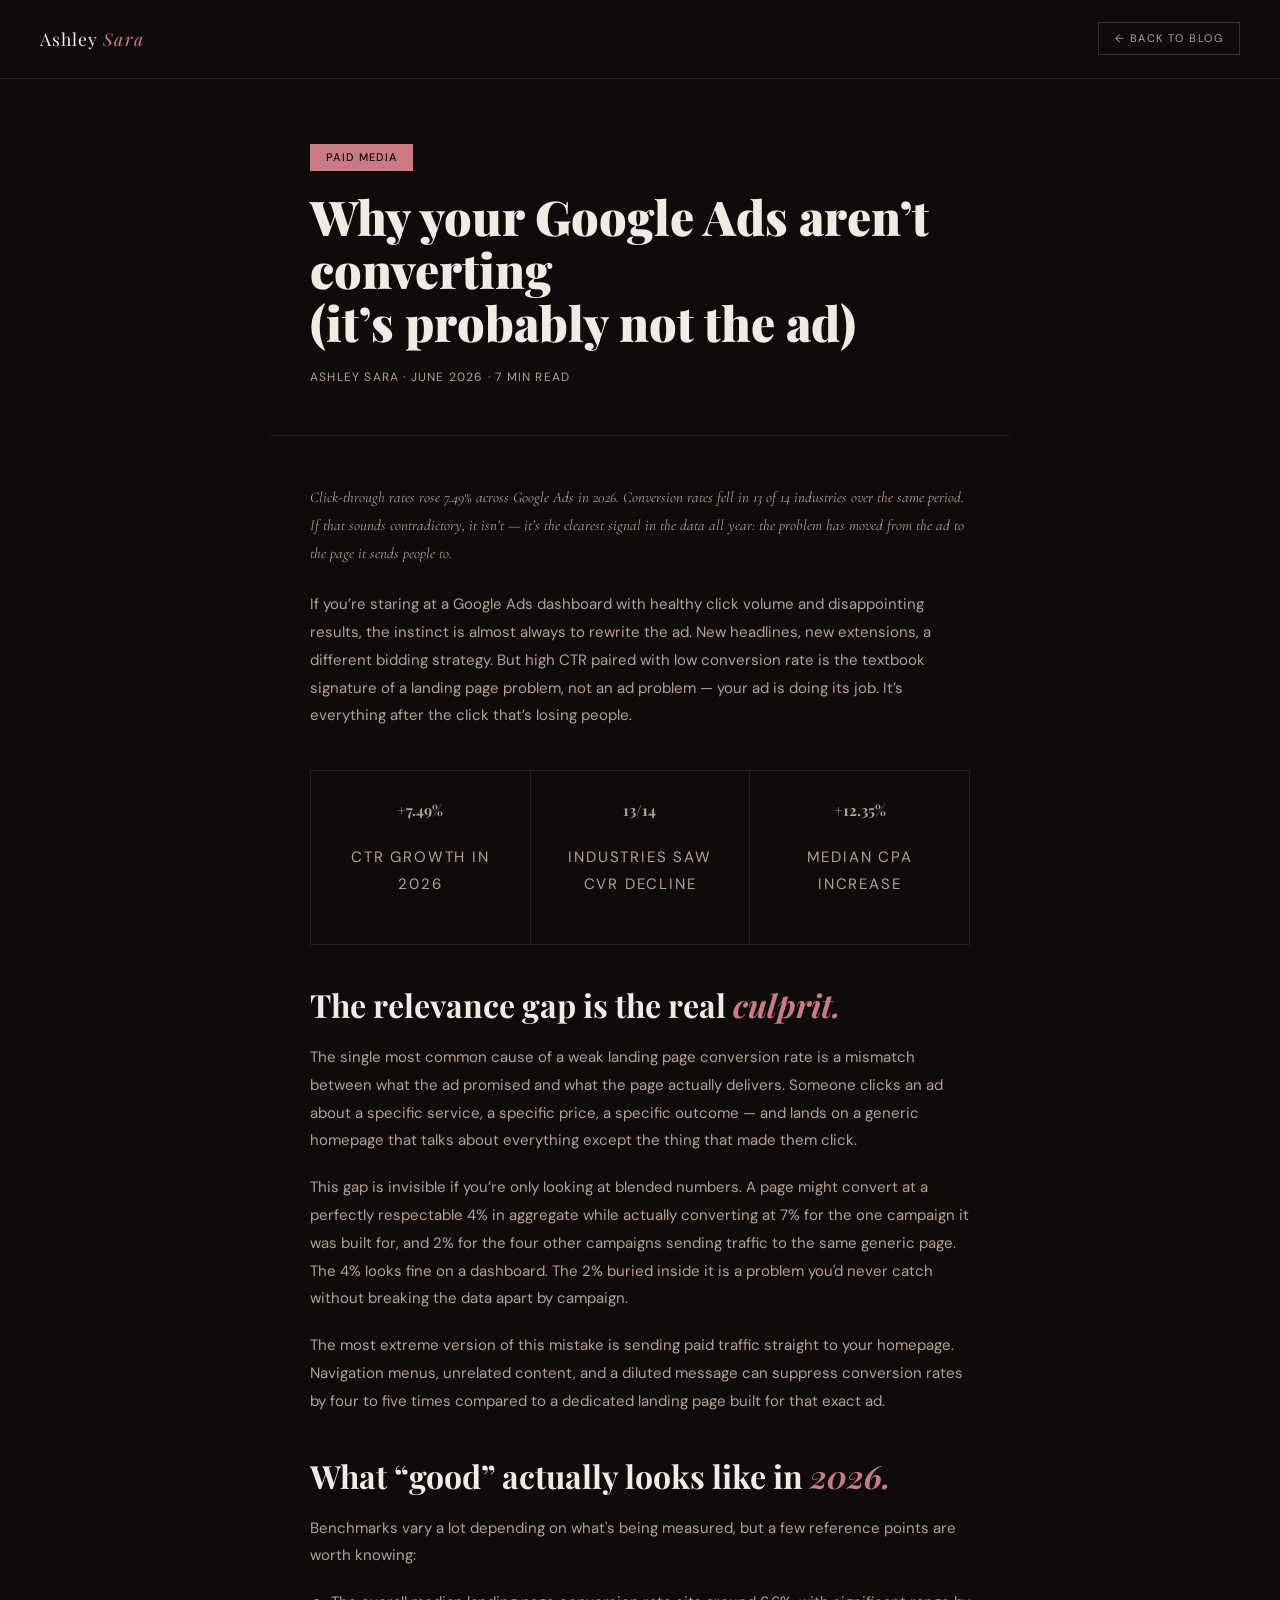
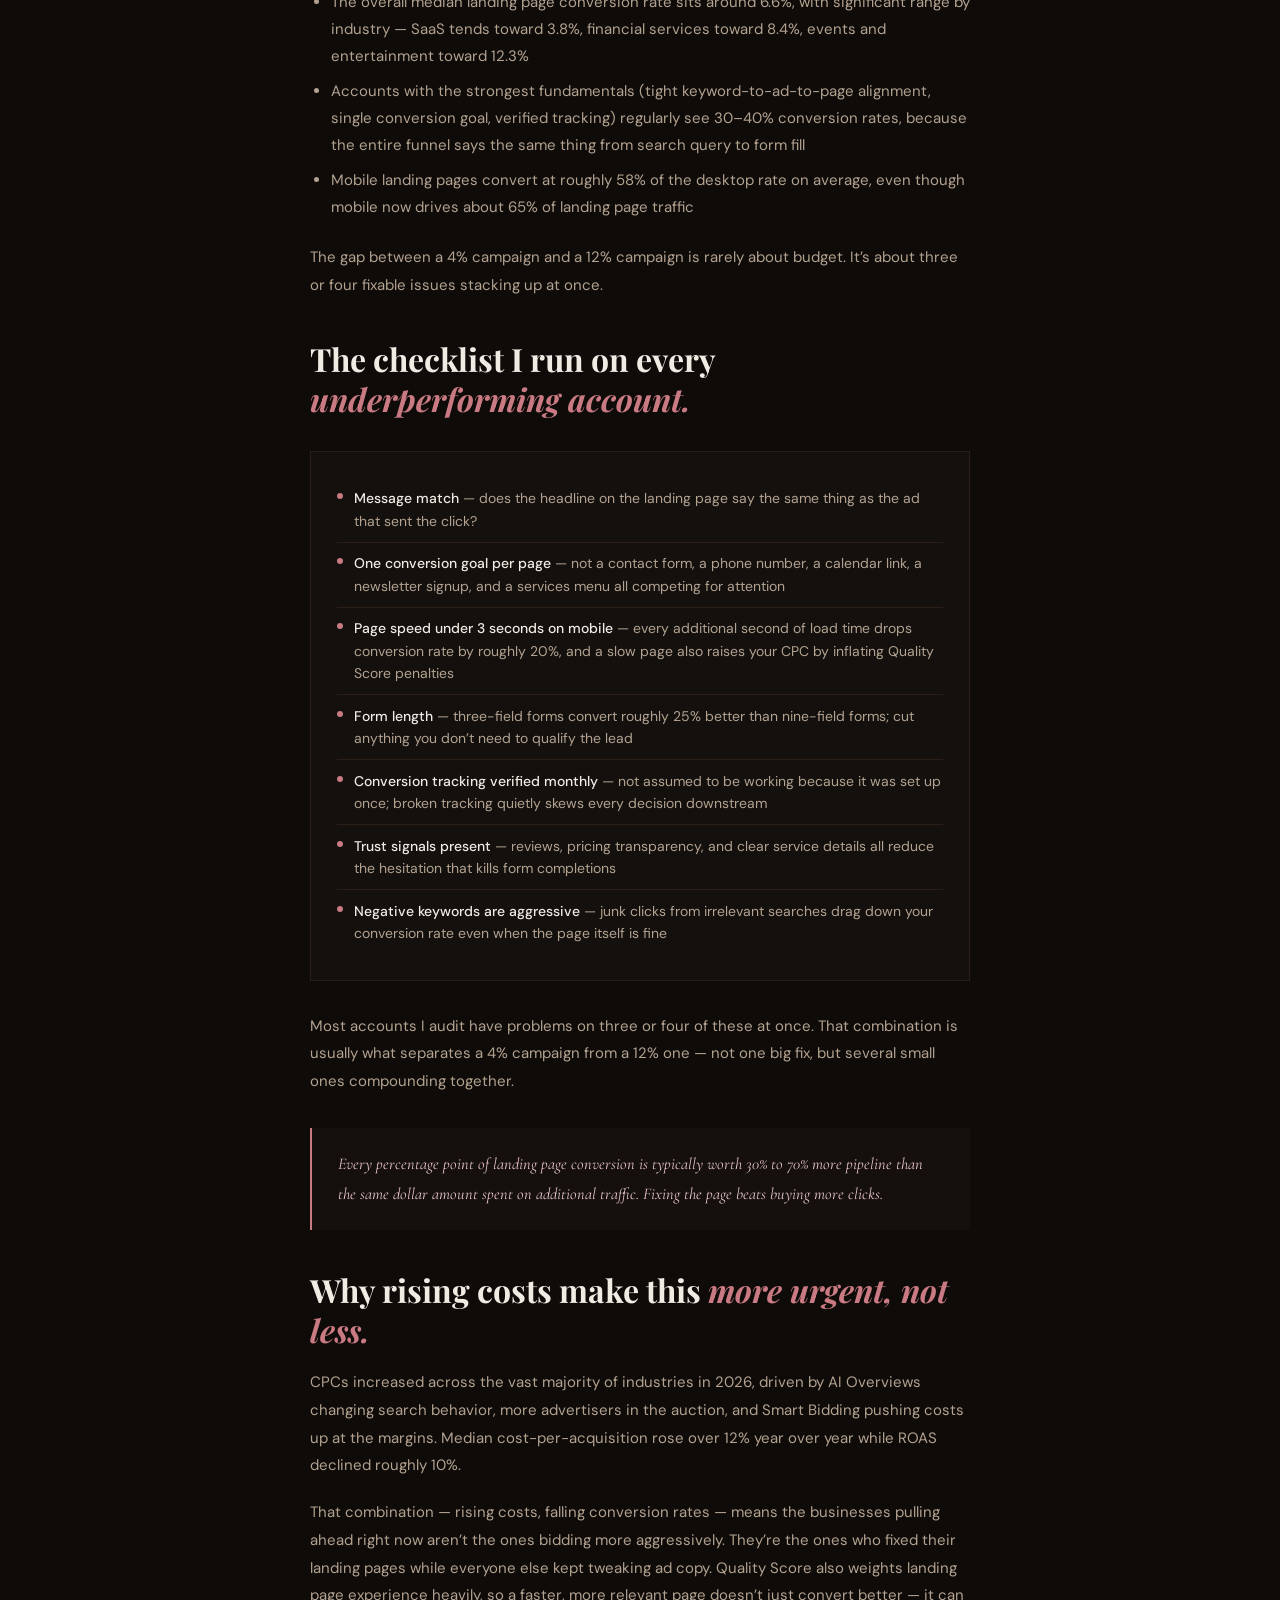
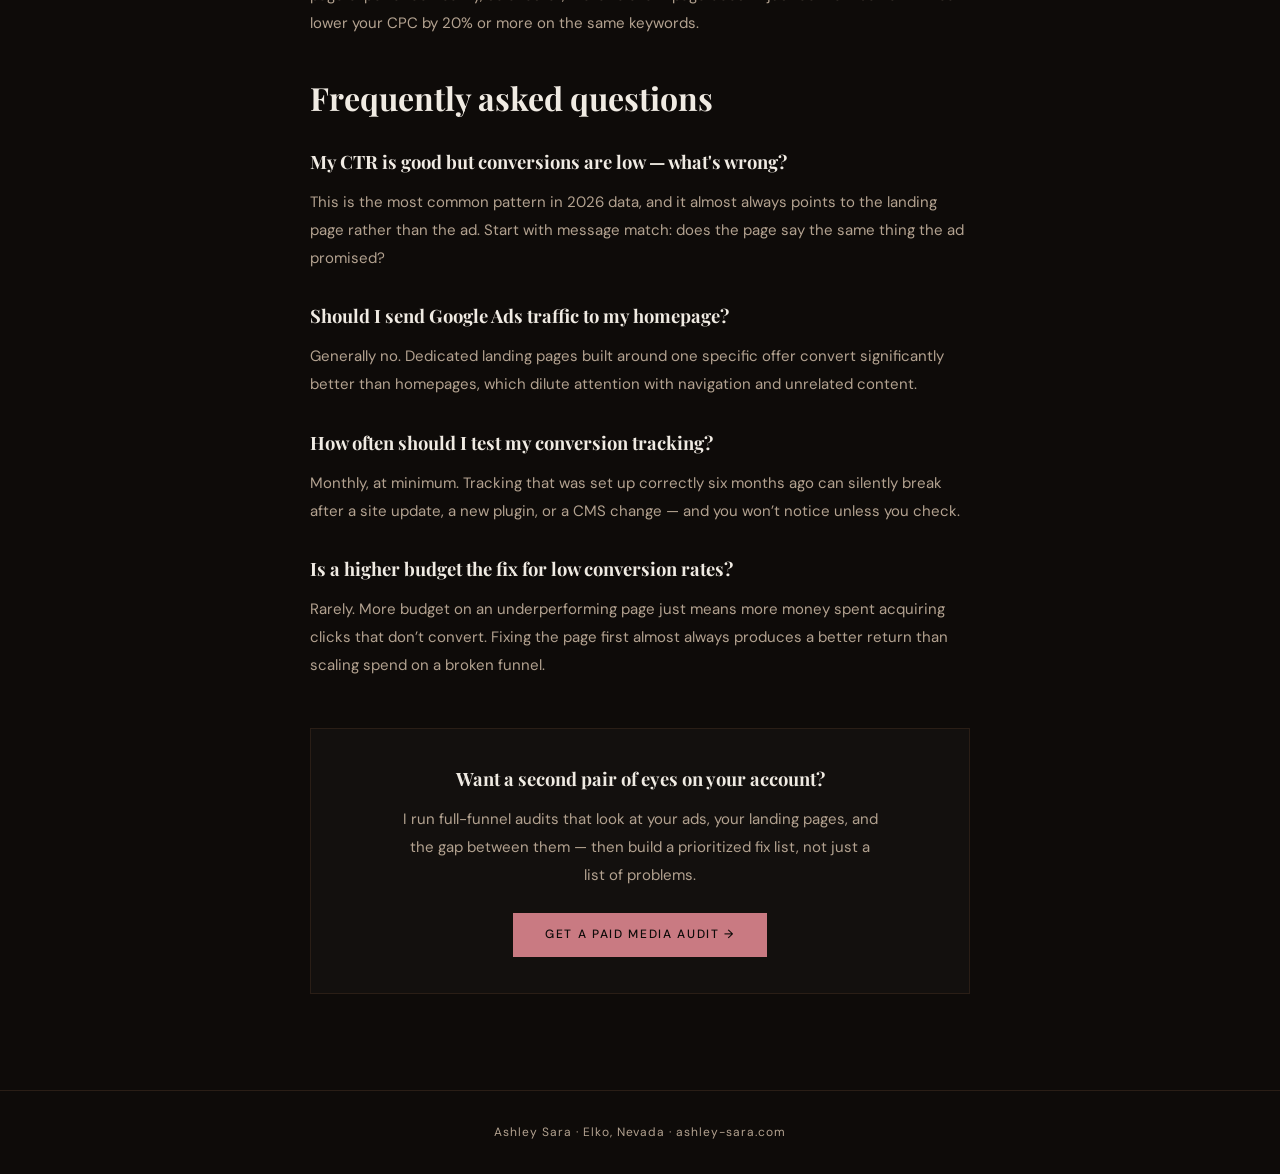
==== blog-google-ads-not-converting.html @ bdebb0bc "Add files via upload" ====
<!DOCTYPE html>
<html lang="en">
<head>
<meta charset="UTF-8"/>
<meta name="viewport" content="width=device-width, initial-scale=1.0"/>
<title>Why Your Google Ads Aren't Converting | Ashley Sara</title>
<meta name="description" content="Google Ads CTR is up but conversion rates are falling industry-wide in 2026. Here's why the real problem is your landing page, not your ad — with a practical audit checklist."/>
<meta name="robots" content="index, follow"/>
<link rel="canonical" href="https://ashley-sara.com/blog-google-ads-not-converting.html"/>
<meta property="og:title" content="Why Your Google Ads Aren't Converting (It's Probably Not the Ad)"/>
<meta property="og:description" content="Google Ads CTR is up but conversion rates are falling industry-wide in 2026. Here's why the real problem is your landing page."/>
<meta property="og:type" content="article"/>
<meta property="og:url" content="https://ashley-sara.com/blog-google-ads-not-converting.html"/>
<meta name="twitter:card" content="summary_large_image"/>
<meta name="twitter:title" content="Why Your Google Ads Aren't Converting"/>
<meta name="twitter:description" content="CTR is up, conversion rates are down. Here's why the problem moved from your ad to your landing page — with a practical checklist."/>

<script type="application/ld+json">
{
  "@context":"https://schema.org",
  "@type":"Article",
  "headline":"Why Your Google Ads Aren't Converting (It's Probably Not the Ad)",
  "description":"Google Ads CTR is up but conversion rates are falling industry-wide in 2026. Here's why the real problem is your landing page, not your ad.",
  "author":{"@type":"Person","name":"Ashley Sara","url":"https://ashley-sara.com"},
  "publisher":{"@type":"Organization","name":"Ashley Sara Marketing","url":"https://ashley-sara.com"},
  "mainEntityOfPage":"https://ashley-sara.com/blog-google-ads-not-converting.html",
  "datePublished":"2026-06-16"
}
</script>

<link rel="preconnect" href="https://fonts.googleapis.com"/>
<link rel="preconnect" href="https://fonts.gstatic.com" crossorigin/>
<link href="https://fonts.googleapis.com/css2?family=Playfair+Display:ital,wght@0,400;0,700;0,900;1,400;1,700&family=DM+Sans:wght@300;400;500&family=Cormorant+Garamond:ital,wght@0,300;0,400;1,300;1,400&display=swap" rel="stylesheet"/>
<style>
:root{
  --ink:#0e0b09;--parchment:#f0ebe3;--bourbon:#3d1f0d;
  --rose:#c97a82;--dusty:#e8c4c8;--gold:#b8924a;--muted:#b3a290;
  --serif:'Playfair Display',Georgia,serif;
  --italic:'Cormorant Garamond',Georgia,serif;
  --sans:'DM Sans',sans-serif;
}
*,*::before,*::after{box-sizing:border-box;margin:0;padding:0}
body{font-family:var(--sans);background:var(--ink);color:var(--parchment);line-height:1.6;overflow-x:hidden}
a{color:var(--rose);text-decoration:none}
a:hover{opacity:.8}
nav{display:flex;align-items:center;justify-content:space-between;padding:1.4rem 2.5rem;border-bottom:1px solid #2a1e16;position:sticky;top:0;background:var(--ink);z-index:100}
.logo{font-family:var(--serif);font-size:1.1rem;letter-spacing:.06em;color:var(--parchment)}
.logo em{color:var(--rose);font-style:italic}
.back-link{font-size:11px;letter-spacing:.13em;text-transform:uppercase;color:var(--muted);border:1px solid #3d2e22;padding:.42rem 1rem;transition:border-color .2s}
.back-link:hover{border-color:var(--rose);color:var(--rose);opacity:1}
.post-hero{padding:4rem 2.5rem 3rem;max-width:740px;margin:0 auto;border-bottom:1px solid #2a1e16}
.post-cat{background:var(--rose);color:var(--ink);font-size:11px;letter-spacing:.12em;text-transform:uppercase;padding:.3rem 1rem;font-weight:500;display:inline-block;margin-bottom:1.2rem}
.post-title{font-family:var(--serif);font-size:clamp(2rem,4.5vw,3rem);font-weight:900;line-height:1.1;color:var(--parchment);margin-bottom:1.2rem}
.post-meta{font-size:12px;letter-spacing:.1em;text-transform:uppercase;color:var(--muted)}
.post-body{max-width:740px;margin:0 auto;padding:3rem 2.5rem 6rem}
.post-body h2{font-family:var(--serif);font-size:clamp(1.5rem,3vw,2rem);font-weight:700;color:var(--parchment);margin:2.5rem 0 1.2rem;line-height:1.25}
.post-body h2 em{color:var(--rose);font-style:italic}
.post-body h3{font-family:var(--serif);font-size:1.15rem;font-weight:700;color:var(--parchment);margin:1.8rem 0 .8rem}
.post-body p{font-size:15px;color:var(--muted);line-height:1.85;margin-bottom:1.2rem}
.post-body strong{color:var(--parchment);font-weight:500}
.post-body ul,.post-body ol{margin:0 0 1.4rem 1.3rem;color:var(--muted)}
.post-body li{font-size:15px;line-height:1.8;margin-bottom:.5rem}
.post-body a{border-bottom:1px solid rgba(201,122,130,.3)}
.lede{font-family:var(--italic);font-style:italic;font-size:1.15rem;color:var(--dusty);line-height:1.75;margin-bottom:1.5rem!important}
.stat-callout{display:grid;grid-template-columns:repeat(3,1fr);gap:1px;background:#2a1e16;border:1px solid #2a1e16;margin:2.5rem 0}
.stat-box{background:var(--ink);padding:1.6rem 1.2rem;text-align:center}
.stat-box-n{font-family:var(--serif);font-size:1.8rem;font-weight:700;color:var(--gold);line-height:1;margin-bottom:.3rem}
.stat-box-l{font-size:10px;letter-spacing:.12em;text-transform:uppercase;color:var(--muted)}
.callout-box{border-left:2px solid var(--rose);padding:1.3rem 1.6rem;margin:2rem 0;background:rgba(201,122,130,.04)}
.callout-box p{margin-bottom:0;font-family:var(--italic);font-style:italic;color:var(--dusty);font-size:1.02rem}
.checklist{border:1px solid #2a1e16;padding:1.6rem;background:rgba(255,255,255,.02);margin:2rem 0}
.checklist-item{display:flex;gap:.7rem;align-items:flex-start;padding:.6rem 0;border-bottom:1px solid #2a1e16;font-size:14px;color:var(--muted)}
.checklist-item:last-child{border-bottom:none}
.check-dot{width:6px;height:6px;border-radius:50%;background:var(--rose);margin-top:6px;flex-shrink:0}
.cta-box{border:1px solid #2a1e16;padding:2.2rem;background:rgba(255,255,255,.02);text-align:center;margin-top:3rem}
.cta-box h3{margin-top:0}
.cta-box p{max-width:480px;margin:0 auto 1.5rem}
.btn-fill{background:var(--rose);color:var(--ink);border:none;padding:.75rem 2rem;font-family:var(--sans);font-size:12px;letter-spacing:.14em;text-transform:uppercase;cursor:pointer;font-weight:500;text-decoration:none;display:inline-block;transition:opacity .2s}
.btn-fill:hover{opacity:.85;color:var(--ink)}
footer{border-top:1px solid #2a1e16;padding:2rem 2.5rem;text-align:center;font-size:12px;color:var(--muted);letter-spacing:.08em}
@media(max-width:700px){
  .post-hero{padding:3rem 1.5rem 2.5rem}
  .post-body{padding:2.5rem 1.5rem 4rem}
  .stat-callout{grid-template-columns:1fr}
  nav{padding:1rem 1.5rem}
}
</style>
</head>
<body>

<nav>
  <a href="https://ashley-sara.com" class="logo">Ashley <em>Sara</em></a>
  <a href="https://ashley-sara.com/#blog" class="back-link">← Back to Blog</a>
</nav>

<div class="post-hero">
  <span class="post-cat">Paid Media</span>
  <h1 class="post-title">Why your Google Ads aren&rsquo;t converting<br>(it&rsquo;s probably not the ad)</h1>
  <p class="post-meta">Ashley Sara &middot; June 2026 &middot; 7 min read</p>
</div>

<article class="post-body">

<p class="lede">Click-through rates rose 7.49% across Google Ads in 2026. Conversion rates fell in 13 of 14 industries over the same period. If that sounds contradictory, it isn&rsquo;t &mdash; it&rsquo;s the clearest signal in the data all year: the problem has moved from the ad to the page it sends people to.</p>

<p>If you&rsquo;re staring at a Google Ads dashboard with healthy click volume and disappointing results, the instinct is almost always to rewrite the ad. New headlines, new extensions, a different bidding strategy. But high CTR paired with low conversion rate is the textbook signature of a landing page problem, not an ad problem &mdash; your ad is doing its job. It&rsquo;s everything after the click that&rsquo;s losing people.</p>

<div class="stat-callout">
  <div class="stat-box"><p class="stat-box-n">+7.49%</p><p class="stat-box-l">CTR growth in 2026</p></div>
  <div class="stat-box"><p class="stat-box-n">13/14</p><p class="stat-box-l">Industries saw CVR decline</p></div>
  <div class="stat-box"><p class="stat-box-n">+12.35%</p><p class="stat-box-l">Median CPA increase</p></div>
</div>

<h2>The relevance gap is the real <em>culprit.</em></h2>
<p>The single most common cause of a weak landing page conversion rate is a mismatch between what the ad promised and what the page actually delivers. Someone clicks an ad about a specific service, a specific price, a specific outcome &mdash; and lands on a generic homepage that talks about everything except the thing that made them click.</p>
<p>This gap is invisible if you&rsquo;re only looking at blended numbers. A page might convert at a perfectly respectable 4% in aggregate while actually converting at 7% for the one campaign it was built for, and 2% for the four other campaigns sending traffic to the same generic page. The 4% looks fine on a dashboard. The 2% buried inside it is a problem you'd never catch without breaking the data apart by campaign.</p>
<p>The most extreme version of this mistake is sending paid traffic straight to your homepage. Navigation menus, unrelated content, and a diluted message can suppress conversion rates by four to five times compared to a dedicated landing page built for that exact ad.</p>

<h2>What &ldquo;good&rdquo; actually looks like in <em>2026.</em></h2>
<p>Benchmarks vary a lot depending on what's being measured, but a few reference points are worth knowing:</p>
<ul>
  <li>The overall median landing page conversion rate sits around 6.6%, with significant range by industry &mdash; SaaS tends toward 3.8%, financial services toward 8.4%, events and entertainment toward 12.3%</li>
  <li>Accounts with the strongest fundamentals (tight keyword-to-ad-to-page alignment, single conversion goal, verified tracking) regularly see 30&ndash;40% conversion rates, because the entire funnel says the same thing from search query to form fill</li>
  <li>Mobile landing pages convert at roughly 58% of the desktop rate on average, even though mobile now drives about 65% of landing page traffic</li>
</ul>
<p>The gap between a 4% campaign and a 12% campaign is rarely about budget. It&rsquo;s about three or four fixable issues stacking up at once.</p>

<h2>The checklist I run on every <em>underperforming account.</em></h2>
<div class="checklist">
  <div class="checklist-item"><span class="check-dot"></span><span><strong style="color:var(--parchment)">Message match</strong> &mdash; does the headline on the landing page say the same thing as the ad that sent the click?</span></div>
  <div class="checklist-item"><span class="check-dot"></span><span><strong style="color:var(--parchment)">One conversion goal per page</strong> &mdash; not a contact form, a phone number, a calendar link, a newsletter signup, and a services menu all competing for attention</span></div>
  <div class="checklist-item"><span class="check-dot"></span><span><strong style="color:var(--parchment)">Page speed under 3 seconds on mobile</strong> &mdash; every additional second of load time drops conversion rate by roughly 20%, and a slow page also raises your CPC by inflating Quality Score penalties</span></div>
  <div class="checklist-item"><span class="check-dot"></span><span><strong style="color:var(--parchment)">Form length</strong> &mdash; three-field forms convert roughly 25% better than nine-field forms; cut anything you don&rsquo;t need to qualify the lead</span></div>
  <div class="checklist-item"><span class="check-dot"></span><span><strong style="color:var(--parchment)">Conversion tracking verified monthly</strong> &mdash; not assumed to be working because it was set up once; broken tracking quietly skews every decision downstream</span></div>
  <div class="checklist-item"><span class="check-dot"></span><span><strong style="color:var(--parchment)">Trust signals present</strong> &mdash; reviews, pricing transparency, and clear service details all reduce the hesitation that kills form completions</span></div>
  <div class="checklist-item"><span class="check-dot"></span><span><strong style="color:var(--parchment)">Negative keywords are aggressive</strong> &mdash; junk clicks from irrelevant searches drag down your conversion rate even when the page itself is fine</span></div>
</div>

<p>Most accounts I audit have problems on three or four of these at once. That combination is usually what separates a 4% campaign from a 12% one &mdash; not one big fix, but several small ones compounding together.</p>

<div class="callout-box">
  <p>Every percentage point of landing page conversion is typically worth 30% to 70% more pipeline than the same dollar amount spent on additional traffic. Fixing the page beats buying more clicks.</p>
</div>

<h2>Why rising costs make this <em>more urgent, not less.</em></h2>
<p>CPCs increased across the vast majority of industries in 2026, driven by AI Overviews changing search behavior, more advertisers in the auction, and Smart Bidding pushing costs up at the margins. Median cost-per-acquisition rose over 12% year over year while ROAS declined roughly 10%.</p>
<p>That combination &mdash; rising costs, falling conversion rates &mdash; means the businesses pulling ahead right now aren&rsquo;t the ones bidding more aggressively. They&rsquo;re the ones who fixed their landing pages while everyone else kept tweaking ad copy. Quality Score also weights landing page experience heavily, so a faster, more relevant page doesn&rsquo;t just convert better &mdash; it can lower your CPC by 20% or more on the same keywords.</p>

<h2>Frequently asked questions</h2>
<h3>My CTR is good but conversions are low &mdash; what's wrong?</h3>
<p>This is the most common pattern in 2026 data, and it almost always points to the landing page rather than the ad. Start with message match: does the page say the same thing the ad promised?</p>
<h3>Should I send Google Ads traffic to my homepage?</h3>
<p>Generally no. Dedicated landing pages built around one specific offer convert significantly better than homepages, which dilute attention with navigation and unrelated content.</p>
<h3>How often should I test my conversion tracking?</h3>
<p>Monthly, at minimum. Tracking that was set up correctly six months ago can silently break after a site update, a new plugin, or a CMS change &mdash; and you won&rsquo;t notice unless you check.</p>
<h3>Is a higher budget the fix for low conversion rates?</h3>
<p>Rarely. More budget on an underperforming page just means more money spent acquiring clicks that don&rsquo;t convert. Fixing the page first almost always produces a better return than scaling spend on a broken funnel.</p>

<div class="cta-box">
  <h3>Want a second pair of eyes on your account?</h3>
  <p>I run full-funnel audits that look at your ads, your landing pages, and the gap between them &mdash; then build a prioritized fix list, not just a list of problems.</p>
  <a href="https://ashley-sara.com/#contact" class="btn-fill">Get a Paid Media Audit →</a>
</div>

</article>

<footer>
  Ashley Sara &middot; Elko, Nevada &middot; <a href="https://ashley-sara.com" style="color:var(--muted)">ashley-sara.com</a>
</footer>

</body>
</html>
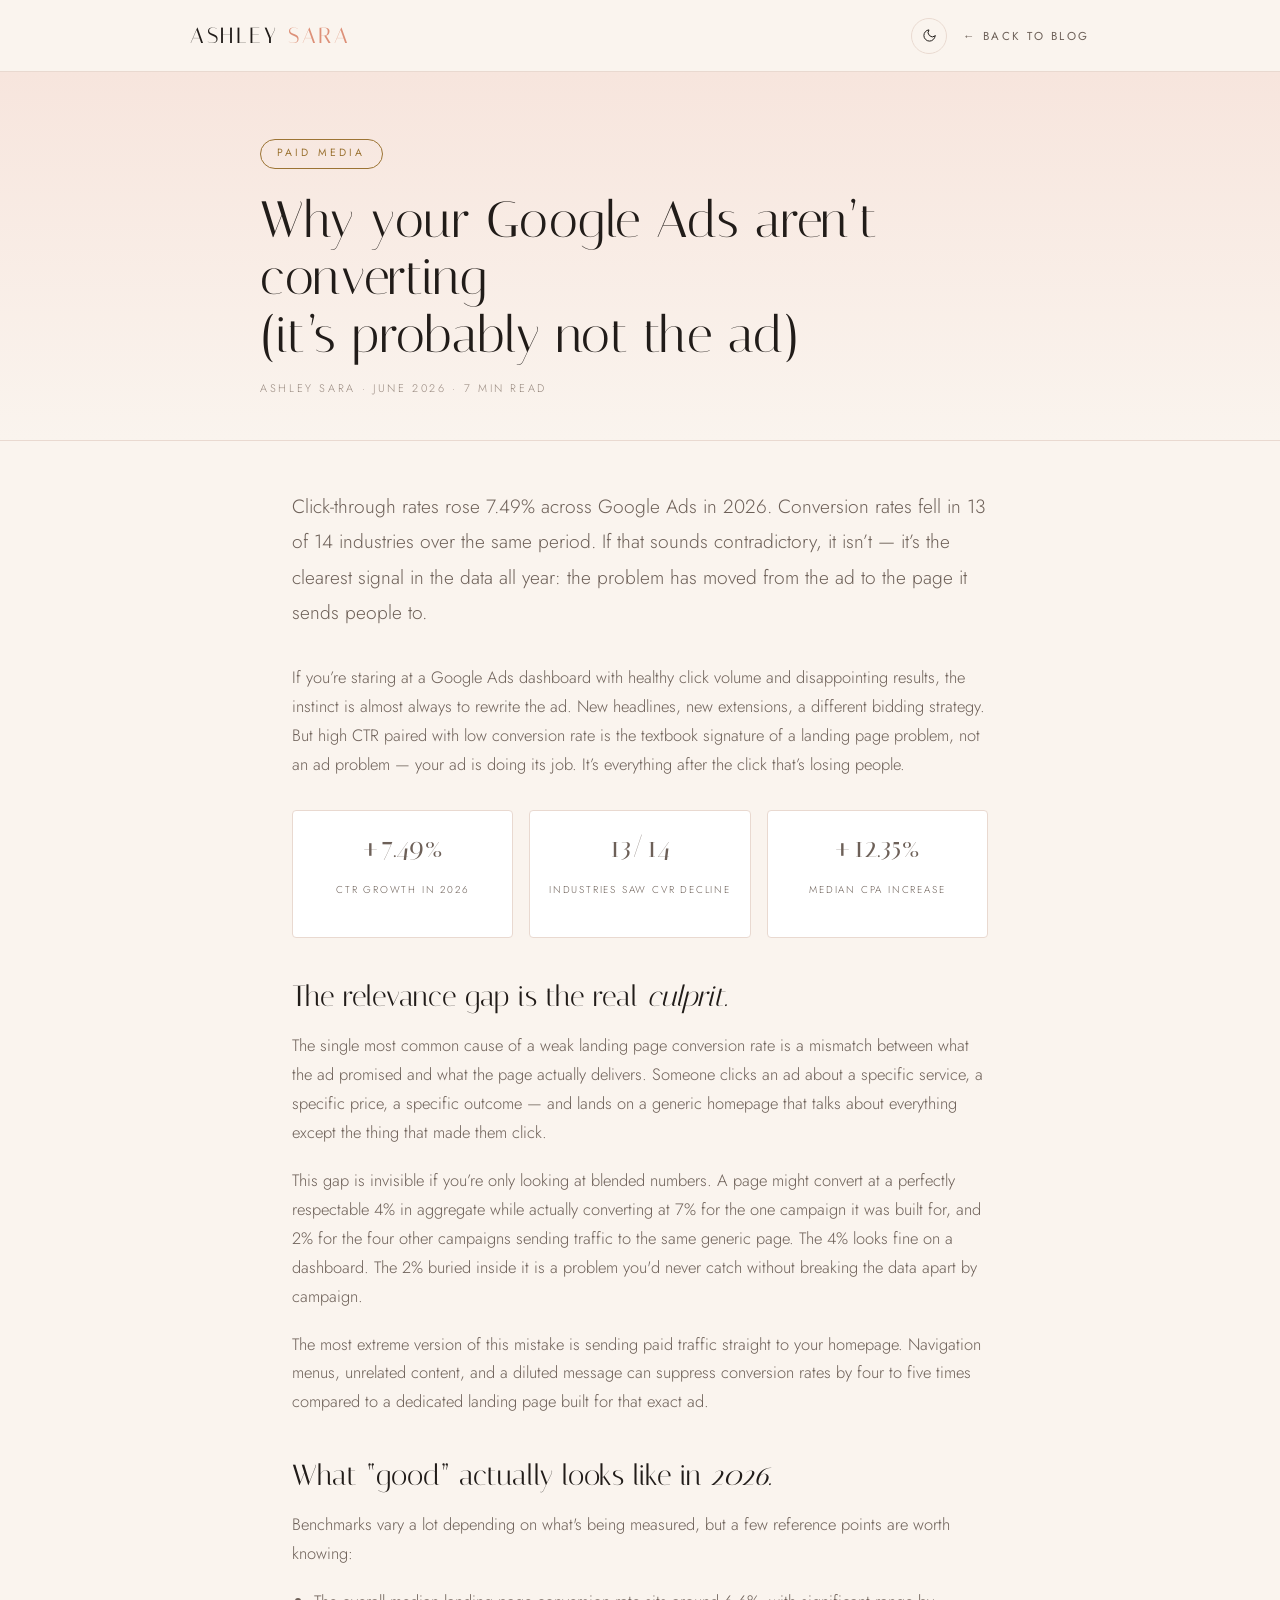
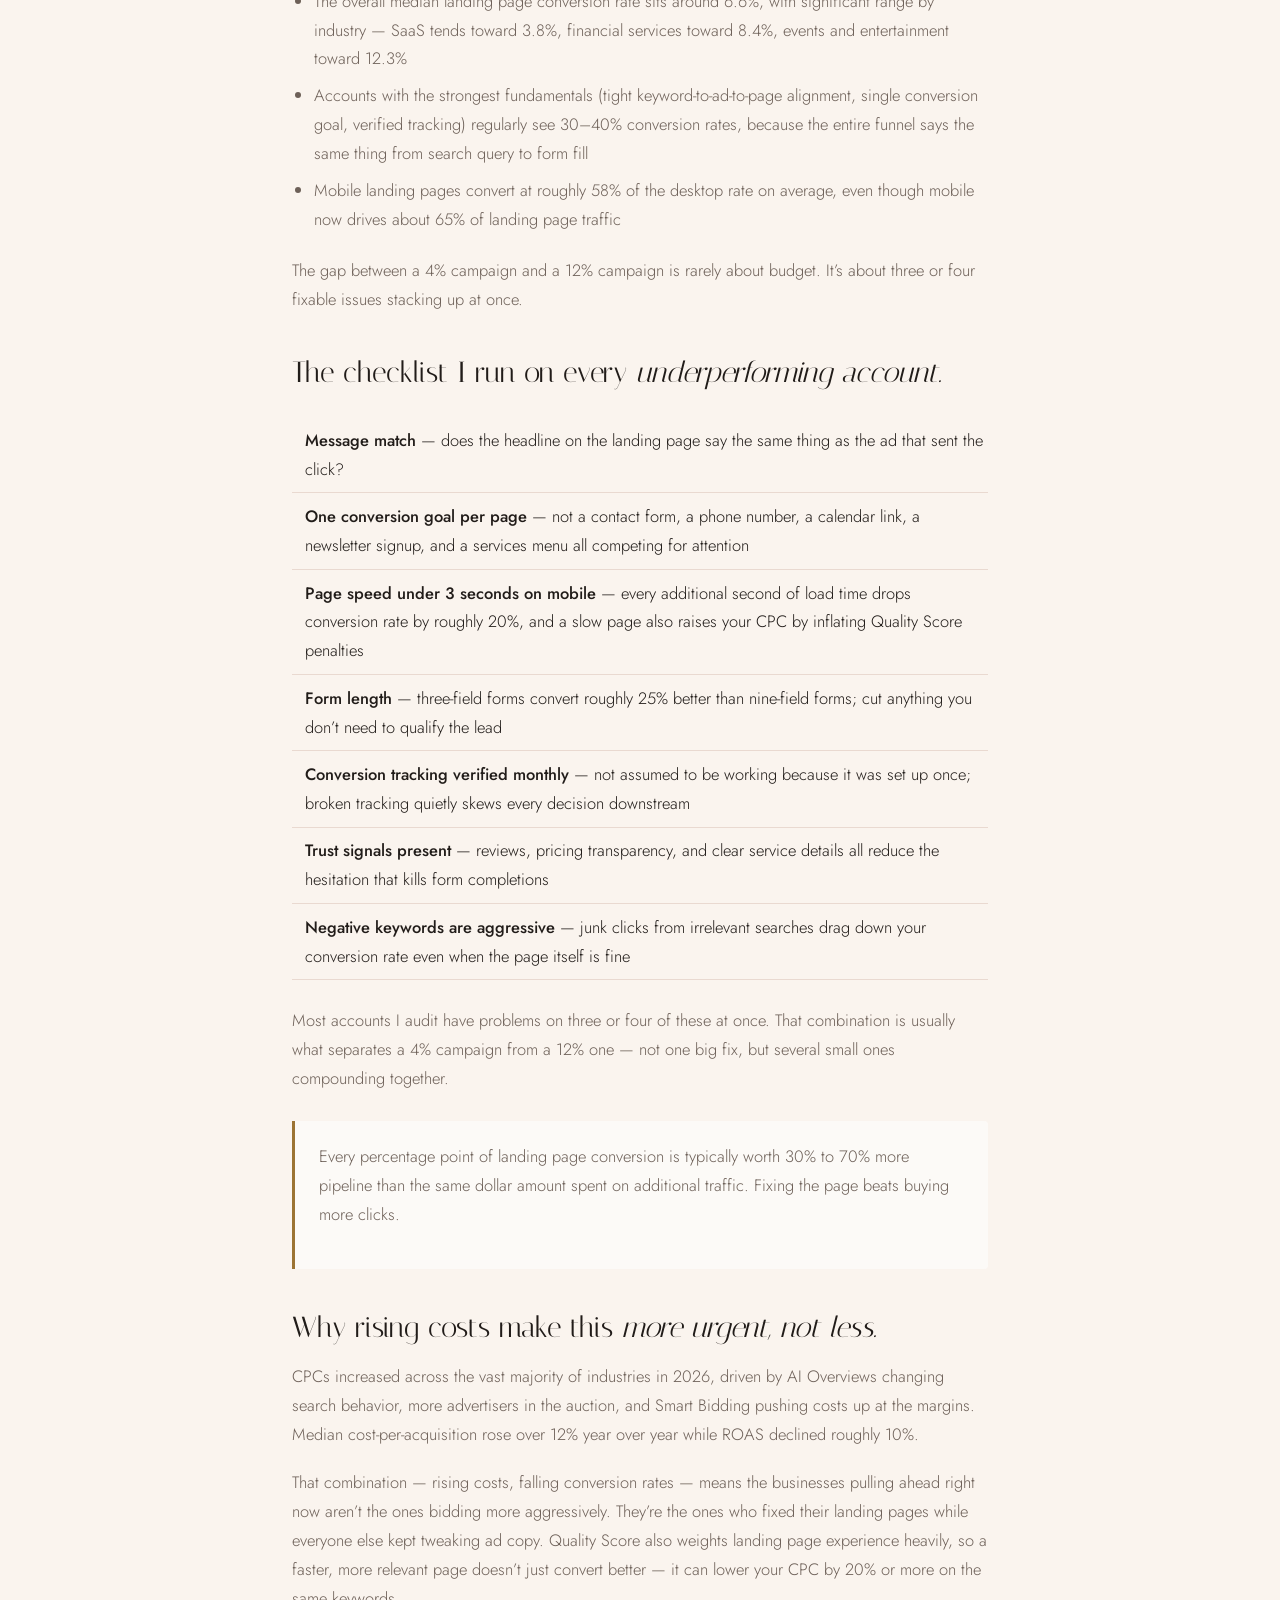
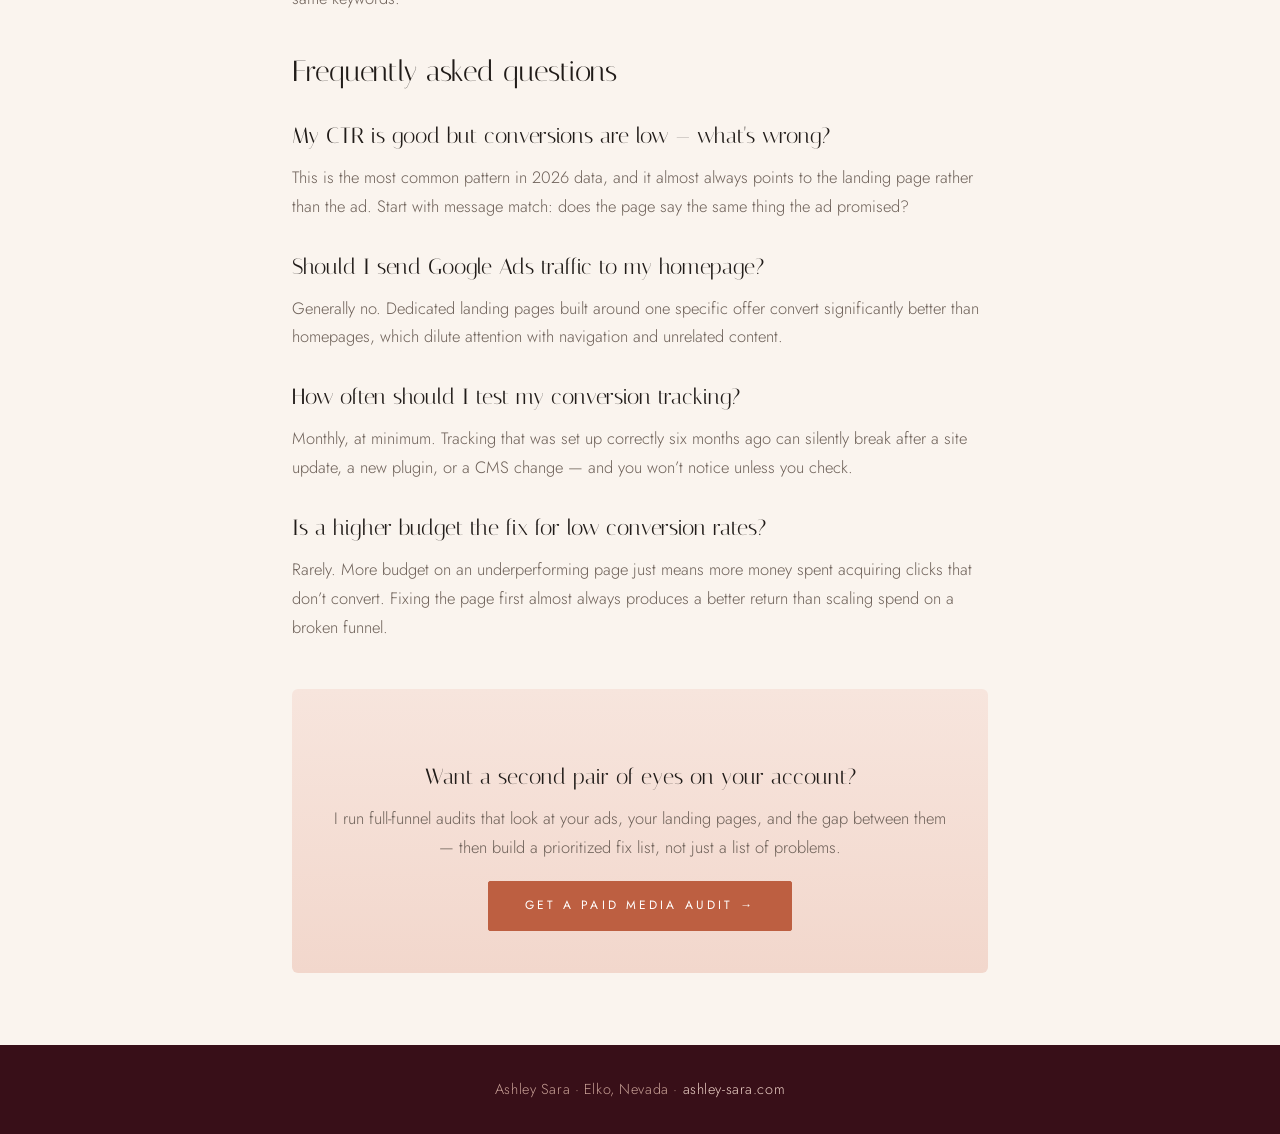
==== commit b5ea3caf: "Add files via upload" ====
--- a/blog-google-ads-not-converting.html
+++ b/blog-google-ads-not-converting.html
@@ -30,67 +30,31 @@
 
 <link rel="preconnect" href="https://fonts.googleapis.com"/>
 <link rel="preconnect" href="https://fonts.gstatic.com" crossorigin/>
-<link href="https://fonts.googleapis.com/css2?family=Playfair+Display:ital,wght@0,400;0,700;0,900;1,400;1,700&family=DM+Sans:wght@300;400;500&family=Cormorant+Garamond:ital,wght@0,300;0,400;1,300;1,400&display=swap" rel="stylesheet"/>
-<style>
-:root{
-  --ink:#0e0b09;--parchment:#f0ebe3;--bourbon:#3d1f0d;
-  --rose:#c97a82;--dusty:#e8c4c8;--gold:#b8924a;--muted:#b3a290;
-  --serif:'Playfair Display',Georgia,serif;
-  --italic:'Cormorant Garamond',Georgia,serif;
-  --sans:'DM Sans',sans-serif;
-}
-*,*::before,*::after{box-sizing:border-box;margin:0;padding:0}
-body{font-family:var(--sans);background:var(--ink);color:var(--parchment);line-height:1.6;overflow-x:hidden}
-a{color:var(--rose);text-decoration:none}
-a:hover{opacity:.8}
-nav{display:flex;align-items:center;justify-content:space-between;padding:1.4rem 2.5rem;border-bottom:1px solid #2a1e16;position:sticky;top:0;background:var(--ink);z-index:100}
-.logo{font-family:var(--serif);font-size:1.1rem;letter-spacing:.06em;color:var(--parchment)}
-.logo em{color:var(--rose);font-style:italic}
-.back-link{font-size:11px;letter-spacing:.13em;text-transform:uppercase;color:var(--muted);border:1px solid #3d2e22;padding:.42rem 1rem;transition:border-color .2s}
-.back-link:hover{border-color:var(--rose);color:var(--rose);opacity:1}
-.post-hero{padding:4rem 2.5rem 3rem;max-width:740px;margin:0 auto;border-bottom:1px solid #2a1e16}
-.post-cat{background:var(--rose);color:var(--ink);font-size:11px;letter-spacing:.12em;text-transform:uppercase;padding:.3rem 1rem;font-weight:500;display:inline-block;margin-bottom:1.2rem}
-.post-title{font-family:var(--serif);font-size:clamp(2rem,4.5vw,3rem);font-weight:900;line-height:1.1;color:var(--parchment);margin-bottom:1.2rem}
-.post-meta{font-size:12px;letter-spacing:.1em;text-transform:uppercase;color:var(--muted)}
-.post-body{max-width:740px;margin:0 auto;padding:3rem 2.5rem 6rem}
-.post-body h2{font-family:var(--serif);font-size:clamp(1.5rem,3vw,2rem);font-weight:700;color:var(--parchment);margin:2.5rem 0 1.2rem;line-height:1.25}
-.post-body h2 em{color:var(--rose);font-style:italic}
-.post-body h3{font-family:var(--serif);font-size:1.15rem;font-weight:700;color:var(--parchment);margin:1.8rem 0 .8rem}
-.post-body p{font-size:15px;color:var(--muted);line-height:1.85;margin-bottom:1.2rem}
-.post-body strong{color:var(--parchment);font-weight:500}
-.post-body ul,.post-body ol{margin:0 0 1.4rem 1.3rem;color:var(--muted)}
-.post-body li{font-size:15px;line-height:1.8;margin-bottom:.5rem}
-.post-body a{border-bottom:1px solid rgba(201,122,130,.3)}
-.lede{font-family:var(--italic);font-style:italic;font-size:1.15rem;color:var(--dusty);line-height:1.75;margin-bottom:1.5rem!important}
-.stat-callout{display:grid;grid-template-columns:repeat(3,1fr);gap:1px;background:#2a1e16;border:1px solid #2a1e16;margin:2.5rem 0}
-.stat-box{background:var(--ink);padding:1.6rem 1.2rem;text-align:center}
-.stat-box-n{font-family:var(--serif);font-size:1.8rem;font-weight:700;color:var(--gold);line-height:1;margin-bottom:.3rem}
-.stat-box-l{font-size:10px;letter-spacing:.12em;text-transform:uppercase;color:var(--muted)}
-.callout-box{border-left:2px solid var(--rose);padding:1.3rem 1.6rem;margin:2rem 0;background:rgba(201,122,130,.04)}
-.callout-box p{margin-bottom:0;font-family:var(--italic);font-style:italic;color:var(--dusty);font-size:1.02rem}
-.checklist{border:1px solid #2a1e16;padding:1.6rem;background:rgba(255,255,255,.02);margin:2rem 0}
-.checklist-item{display:flex;gap:.7rem;align-items:flex-start;padding:.6rem 0;border-bottom:1px solid #2a1e16;font-size:14px;color:var(--muted)}
-.checklist-item:last-child{border-bottom:none}
-.check-dot{width:6px;height:6px;border-radius:50%;background:var(--rose);margin-top:6px;flex-shrink:0}
-.cta-box{border:1px solid #2a1e16;padding:2.2rem;background:rgba(255,255,255,.02);text-align:center;margin-top:3rem}
-.cta-box h3{margin-top:0}
-.cta-box p{max-width:480px;margin:0 auto 1.5rem}
-.btn-fill{background:var(--rose);color:var(--ink);border:none;padding:.75rem 2rem;font-family:var(--sans);font-size:12px;letter-spacing:.14em;text-transform:uppercase;cursor:pointer;font-weight:500;text-decoration:none;display:inline-block;transition:opacity .2s}
-.btn-fill:hover{opacity:.85;color:var(--ink)}
-footer{border-top:1px solid #2a1e16;padding:2rem 2.5rem;text-align:center;font-size:12px;color:var(--muted);letter-spacing:.08em}
-@media(max-width:700px){
-  .post-hero{padding:3rem 1.5rem 2.5rem}
-  .post-body{padding:2.5rem 1.5rem 4rem}
-  .stat-callout{grid-template-columns:1fr}
-  nav{padding:1rem 1.5rem}
-}
-</style>
+<link href="https://fonts.googleapis.com/css2?family=Italiana&family=Jost:ital,wght@0,300;0,400;0,500;1,300;1,400&family=Pinyon+Script&display=swap" rel="stylesheet"/>
+<meta name="color-scheme" content="light dark"/>
+<script>
+(function(){try{var t=localStorage.getItem('theme');if(t!=='light'&&t!=='dark'){t=window.matchMedia('(prefers-color-scheme: dark)').matches?'dark':'light';}document.documentElement.setAttribute('data-theme',t);}catch(e){document.documentElement.setAttribute('data-theme','light');}})();
+</script>
+<script async src="https://www.googletagmanager.com/gtag/js?id=G-TH5GTVZGSG"></script>
+<script>
+  window.dataLayer=window.dataLayer||[];
+  function gtag(){dataLayer.push(arguments);}
+  gtag('js',new Date());
+  gtag('config','G-TH5GTVZGSG');
+</script>
+<link rel="stylesheet" href="interior.css"/>
 </head>
 <body>
 
 <nav>
   <a href="https://ashley-sara.com" class="logo">Ashley <em>Sara</em></a>
+  <div class="nav-right">
+  <button class="theme-toggle" onclick="toggleTheme()" aria-label="Switch color theme">
+    <svg class="ic-moon" viewBox="0 0 24 24" aria-hidden="true"><path d="M21 12.8A9 9 0 1 1 11.2 3a7 7 0 0 0 9.8 9.8Z"/></svg>
+    <svg class="ic-sun" viewBox="0 0 24 24" aria-hidden="true"><circle cx="12" cy="12" r="4.2"/><line x1="12" y1="2.5" x2="12" y2="5"/><line x1="12" y1="19" x2="12" y2="21.5"/><line x1="2.5" y1="12" x2="5" y2="12"/><line x1="19" y1="12" x2="21.5" y2="12"/><line x1="5.2" y1="5.2" x2="7" y2="7"/><line x1="17" y1="17" x2="18.8" y2="18.8"/><line x1="17" y1="7" x2="18.8" y2="5.2"/><line x1="5.2" y1="18.8" x2="7" y2="17"/></svg>
+  </button>
   <a href="https://ashley-sara.com/#blog" class="back-link">← Back to Blog</a>
+</div>
 </nav>
 
 <div class="post-hero">
@@ -168,5 +132,13 @@
   Ashley Sara &middot; Elko, Nevada &middot; <a href="https://ashley-sara.com" style="color:var(--muted)">ashley-sara.com</a>
 </footer>
 
+<script>
+function toggleTheme(){
+  var cur=document.documentElement.getAttribute('data-theme')==='dark'?'dark':'light';
+  var next=cur==='dark'?'light':'dark';
+  document.documentElement.setAttribute('data-theme',next);
+  try{localStorage.setItem('theme',next);}catch(e){}
+}
+</script>
 </body>
 </html>
--- a/interior.css
+++ b/interior.css
@@ -0,0 +1,163 @@
+/* ============================================================
+   ASHLEY SARA — INTERIOR PAGES (blogs, case studies, privacy)
+   Shared stylesheet for the blush editorial design system.
+   Light = cream & blush · Dark = burgundy luxury · Gold accents
+   ============================================================ */
+*,*::before,*::after{box-sizing:border-box;margin:0;padding:0}
+:root{
+  --cream:#faf4ee;
+  --blush:#f7e5dd;
+  --blush-deep:#f2d7cc;
+  --peach:#dd9078;
+  --terra:#bd5f41;
+  --terra-deep:#9c4b31;
+  --ink:#211c19;
+  --taupe:#6d6058;
+  --faint:#98897f;
+  --line:#e9d9d0;
+  --card:#ffffff;
+  --card-soft:rgba(255,255,255,.55);
+  --gold:#9c7434;
+  --btn-text:#ffffff;
+  --nav-bg:rgba(250,244,238,.9);
+  --band-contrast:#380f18;
+  --band-contrast-text:#f4dfd8;
+  --display:'Italiana',Georgia,serif;
+  --sans:'Jost',-apple-system,sans-serif;
+  --script:'Pinyon Script',cursive;
+  /* legacy aliases so old inline styles keep working */
+  --parchment:var(--ink);
+  --rose:var(--terra);
+  --muted:var(--taupe);
+  --bourbon:var(--blush-deep);
+  --dusty:var(--peach);
+  --serif:var(--display);
+  --italic:var(--script);
+  color-scheme:light;
+}
+html[data-theme="dark"]{
+  --cream:#171010;
+  --blush:#211416;
+  --blush-deep:#2c1a1c;
+  --peach:#eeb4a4;
+  --terra:#d3a45e;
+  --terra-deep:#e2b878;
+  --ink:#f4dfd8;
+  --taupe:#d9b3ac;
+  --faint:#b58d86;
+  --line:#3e2a2a;
+  --card:#2b1a1c;
+  --card-soft:rgba(255,255,255,.05);
+  --gold:#d3a45e;
+  --btn-text:#1d1210;
+  --nav-bg:rgba(23,16,16,.9);
+  --band-contrast:#0f0a0a;
+  --band-contrast-text:#f4dfd8;
+  color-scheme:dark;
+}
+html{scroll-behavior:smooth}
+body{font-family:var(--sans);font-size:16.5px;font-weight:300;background:var(--cream);color:var(--ink);line-height:1.75;overflow-x:hidden}
+img{max-width:100%;height:auto}
+strong{font-weight:500;color:var(--ink)}
+a{color:var(--terra);text-decoration:none;transition:opacity .2s}
+a:hover{opacity:.8}
+::selection{background:var(--peach);color:#fff}
+:focus-visible{outline:2px solid var(--terra);outline-offset:3px;border-radius:2px}
+@media(prefers-reduced-motion:reduce){
+  html{scroll-behavior:auto}
+  *,*::before,*::after{transition-duration:.01ms!important;animation-duration:.01ms!important}
+}
+
+/* ---------- NAV ---------- */
+nav{display:flex;align-items:center;justify-content:space-between;gap:1rem;padding:1.05rem max(2rem,calc((100vw - 900px)/2));border-bottom:1px solid var(--line);position:sticky;top:0;background:var(--nav-bg);backdrop-filter:blur(12px);-webkit-backdrop-filter:blur(12px);z-index:100}
+.logo{font-family:var(--display);font-size:1.35rem;letter-spacing:.12em;color:var(--ink);text-transform:uppercase;white-space:nowrap}
+.logo em{font-style:normal;color:var(--peach)}
+.logo:hover{opacity:1}
+.nav-right{display:flex;align-items:center;gap:1rem}
+.back-link{font-size:11.5px;letter-spacing:.22em;text-transform:uppercase;color:var(--taupe);font-weight:400;white-space:nowrap}
+.back-link:hover{color:var(--terra);opacity:1}
+.theme-toggle{background:none;border:1px solid var(--line);border-radius:50%;width:36px;height:36px;display:flex;align-items:center;justify-content:center;cursor:pointer;color:var(--ink);transition:border-color .2s,color .2s;flex-shrink:0}
+.theme-toggle:hover{border-color:var(--terra);color:var(--terra)}
+.theme-toggle svg{width:15px;height:15px;fill:none;stroke:currentColor;stroke-width:1.6;stroke-linecap:round;stroke-linejoin:round}
+.theme-toggle .ic-sun{display:none}
+html[data-theme="dark"] .theme-toggle .ic-sun{display:block}
+html[data-theme="dark"] .theme-toggle .ic-moon{display:none}
+
+/* ---------- BLOG POSTS ---------- */
+.post-hero,.page-hero{background:linear-gradient(180deg,var(--blush),var(--cream));padding:4rem max(2rem,calc((100vw - 760px)/2)) 2.6rem;border-bottom:1px solid var(--line)}
+.post-cat,.page-cat{display:inline-block;font-size:10.5px;letter-spacing:.3em;text-transform:uppercase;color:var(--gold);border:1px solid var(--gold);border-radius:999px;padding:.3rem 1rem;margin-bottom:1.4rem;font-weight:400}
+.post-title,.page-title{font-family:var(--display);font-size:clamp(2rem,5vw,3.2rem);line-height:1.12;color:var(--ink);letter-spacing:.01em;margin-bottom:1rem;font-weight:400}
+.post-meta,.page-meta{font-size:11px;letter-spacing:.24em;text-transform:uppercase;color:var(--faint)}
+.post-body,.page-body{max-width:760px;margin:0 auto;padding:3rem 2rem 4.5rem}
+.post-body .lede{font-size:1.2rem;color:var(--taupe);line-height:1.85;margin-bottom:2rem;font-weight:300}
+.post-body h2,.page-body h2{font-family:var(--display);font-size:1.8rem;color:var(--ink);margin:2.6rem 0 1rem;line-height:1.25;font-weight:400}
+.post-body h3,.page-body h3{font-family:var(--display);font-size:1.35rem;color:var(--ink);margin:2rem 0 .8rem;line-height:1.3;font-weight:400}
+.post-body p,.page-body p{margin-bottom:1.2rem;color:var(--taupe)}
+.post-body ul,.post-body ol,.page-body ul,.page-body ol{margin:0 0 1.4rem 1.4rem;color:var(--taupe)}
+.post-body li,.page-body li{margin-bottom:.5rem}
+
+/* callouts, stats, checklists */
+.callout-box{border-left:3px solid var(--gold);background:var(--card-soft);border-radius:0 4px 4px 0;padding:1.3rem 1.5rem;margin:1.8rem 0;color:var(--taupe)}
+.callout-box strong{color:var(--ink)}
+.stat-callout{display:grid;grid-template-columns:repeat(auto-fit,minmax(140px,1fr));gap:1rem;margin:2rem 0}
+.stat-box{border:1px solid var(--line);background:var(--card);border-radius:4px;padding:1.3rem 1.1rem;text-align:center}
+.stat-box-n{font-family:var(--display);font-size:1.9rem;color:var(--terra);line-height:1}
+.stat-box-l{font-size:10px;letter-spacing:.18em;text-transform:uppercase;color:var(--faint);margin-top:.5rem;line-height:1.5}
+.checklist{list-style:none;margin:1.6rem 0!important;padding:0}
+.checklist-item{display:flex;gap:.8rem;align-items:flex-start;padding:.55rem 0;border-bottom:1px solid var(--line);margin:0!important}
+.check-dot{color:var(--gold);flex-shrink:0;font-size:.8rem;line-height:1.9}
+
+/* CTA box */
+.cta-box{background:linear-gradient(180deg,var(--blush),var(--blush-deep));border-radius:6px;padding:2.6rem 2.2rem;text-align:center;margin:3rem 0 0}
+.cta-box .cta-title,.cs-cta-title{font-family:var(--display);font-size:1.9rem;color:var(--ink);letter-spacing:.04em;margin-bottom:.5rem;font-weight:400}
+.cta-box .cta-sub,.cs-cta-sub{color:var(--taupe);font-size:1rem;margin-bottom:1.6rem}
+.btn-fill{display:inline-block;background:var(--terra);color:var(--btn-text);border:1px solid var(--terra);padding:.85rem 2.2rem;font-family:var(--sans);font-size:12px;letter-spacing:.26em;text-transform:uppercase;font-weight:400;cursor:pointer;border-radius:2px;transition:background .25s,transform .25s}
+.btn-fill:hover{background:var(--terra-deep);border-color:var(--terra-deep);transform:translateY(-1px);opacity:1}
+
+/* ---------- CASE STUDIES ---------- */
+.cs-hero{background:linear-gradient(180deg,var(--blush),var(--cream));padding:4rem max(2rem,calc((100vw - 860px)/2)) 2.8rem;border-bottom:1px solid var(--line);position:relative;overflow:hidden}
+.cs-hero > *{position:relative;z-index:1}
+.cs-eyebrow{font-size:11px;letter-spacing:.32em;text-transform:uppercase;color:var(--gold);margin-bottom:1.1rem;font-weight:400}
+.cs-title{font-family:var(--display);font-size:clamp(2.3rem,6vw,3.8rem);line-height:1.05;color:var(--ink);letter-spacing:.02em;text-transform:uppercase;margin-bottom:.8rem;font-weight:400}
+.cs-subtitle{font-size:1.1rem;color:var(--taupe);max-width:620px;line-height:1.8}
+.cs-meta{display:flex;gap:2.6rem;flex-wrap:wrap;margin-top:2rem;padding-top:1.6rem;border-top:1px solid var(--line)}
+.cs-meta-label{font-size:10px;letter-spacing:.24em;text-transform:uppercase;color:var(--faint)}
+.cs-meta-val{font-size:.95rem;color:var(--ink);margin-top:.25rem}
+.cs-body{max-width:860px;margin:0 auto;padding:3rem 2rem 4.5rem}
+.cs-section{margin-bottom:3.2rem}
+.cs-section-tag{font-size:10.5px;letter-spacing:.32em;text-transform:uppercase;color:var(--gold);margin-bottom:.5rem;font-weight:400}
+.cs-section-title{font-family:var(--display);font-size:1.9rem;color:var(--ink);margin-bottom:1.1rem;line-height:1.2;font-weight:400}
+.cs-p{color:var(--taupe);margin-bottom:1.2rem;max-width:720px}
+.cs-stats{display:grid;grid-template-columns:repeat(auto-fit,minmax(150px,1fr));gap:1rem;margin:1.8rem 0}
+.cs-stat{border:1px solid var(--line);background:var(--card);border-radius:4px;padding:1.4rem 1.2rem;text-align:center}
+.cs-stat-n{font-family:var(--display);font-size:2rem;color:var(--terra);line-height:1}
+.cs-stat-l{font-size:10px;letter-spacing:.16em;text-transform:uppercase;color:var(--faint);margin-top:.5rem;line-height:1.5}
+.cs-quote{border-left:3px solid var(--gold);padding:1.2rem 0 1.2rem 1.8rem;margin:2.2rem 0}
+.cs-quote-text{font-family:var(--display);font-size:1.35rem;font-style:italic;color:var(--ink);line-height:1.5;margin-bottom:.7rem}
+.cs-quote-attr{font-size:11px;letter-spacing:.22em;text-transform:uppercase;color:var(--faint)}
+.cs-cta{background:linear-gradient(180deg,var(--blush),var(--blush-deep));border-radius:6px;padding:2.8rem 2.2rem;text-align:center;margin-top:1rem}
+.tactics-grid{display:grid;grid-template-columns:repeat(auto-fit,minmax(230px,1fr));gap:1.1rem;margin:1.8rem 0}
+.tactic-card{border:1px solid var(--line);background:var(--card-soft);border-radius:4px;padding:1.4rem 1.3rem;transition:background .25s,border-color .25s,transform .25s}
+.tactic-card:hover{background:var(--card);border-color:var(--peach);transform:translateY(-2px)}
+.tactic-num{font-family:var(--display);font-size:1.5rem;color:var(--gold);line-height:1;margin-bottom:.5rem}
+.tactic-title{font-size:12px;letter-spacing:.18em;text-transform:uppercase;color:var(--ink);margin-bottom:.45rem;font-weight:400}
+.tactic-desc{font-size:.9rem;color:var(--taupe);line-height:1.7}
+.results-list{list-style:none;margin:1.4rem 0;padding:0}
+.results-list li{display:flex;gap:.8rem;align-items:flex-start;padding:.55rem 0;border-bottom:1px solid var(--line);color:var(--taupe)}
+.result-dot{color:var(--gold);flex-shrink:0;font-size:.8rem;line-height:1.9}
+.lightbox-caption{font-size:10.5px;letter-spacing:.2em;text-transform:uppercase;color:var(--faint);margin:.5rem 0 1.6rem}
+.lightbox-overlay{position:fixed;inset:0;background:rgba(23,16,16,.92);z-index:999;display:none;align-items:center;justify-content:center;padding:1.5rem;cursor:zoom-out}
+.lightbox-overlay.active{display:flex}
+.lightbox-overlay img{max-width:100%;max-height:90vh;border-radius:4px}
+.lightbox-close{position:absolute;top:1rem;right:1.2rem;background:none;border:none;color:#f4dfd8;font-size:2rem;cursor:pointer;line-height:1;padding:.5rem}
+
+/* ---------- FOOTER ---------- */
+footer{background:var(--band-contrast);color:#c79f95;padding:2rem max(2rem,calc((100vw - 900px)/2));text-align:center;font-size:.9rem;letter-spacing:.04em}
+footer a{color:#ecd0c6!important}
+footer a:hover{color:var(--gold)!important;opacity:1}
+
+@media(max-width:640px){
+  .post-body,.page-body,.cs-body{padding:2.2rem 1.4rem 3.5rem}
+  .post-hero,.page-hero,.cs-hero{padding-top:2.8rem;padding-bottom:2rem}
+  .cs-meta{gap:1.4rem}
+}
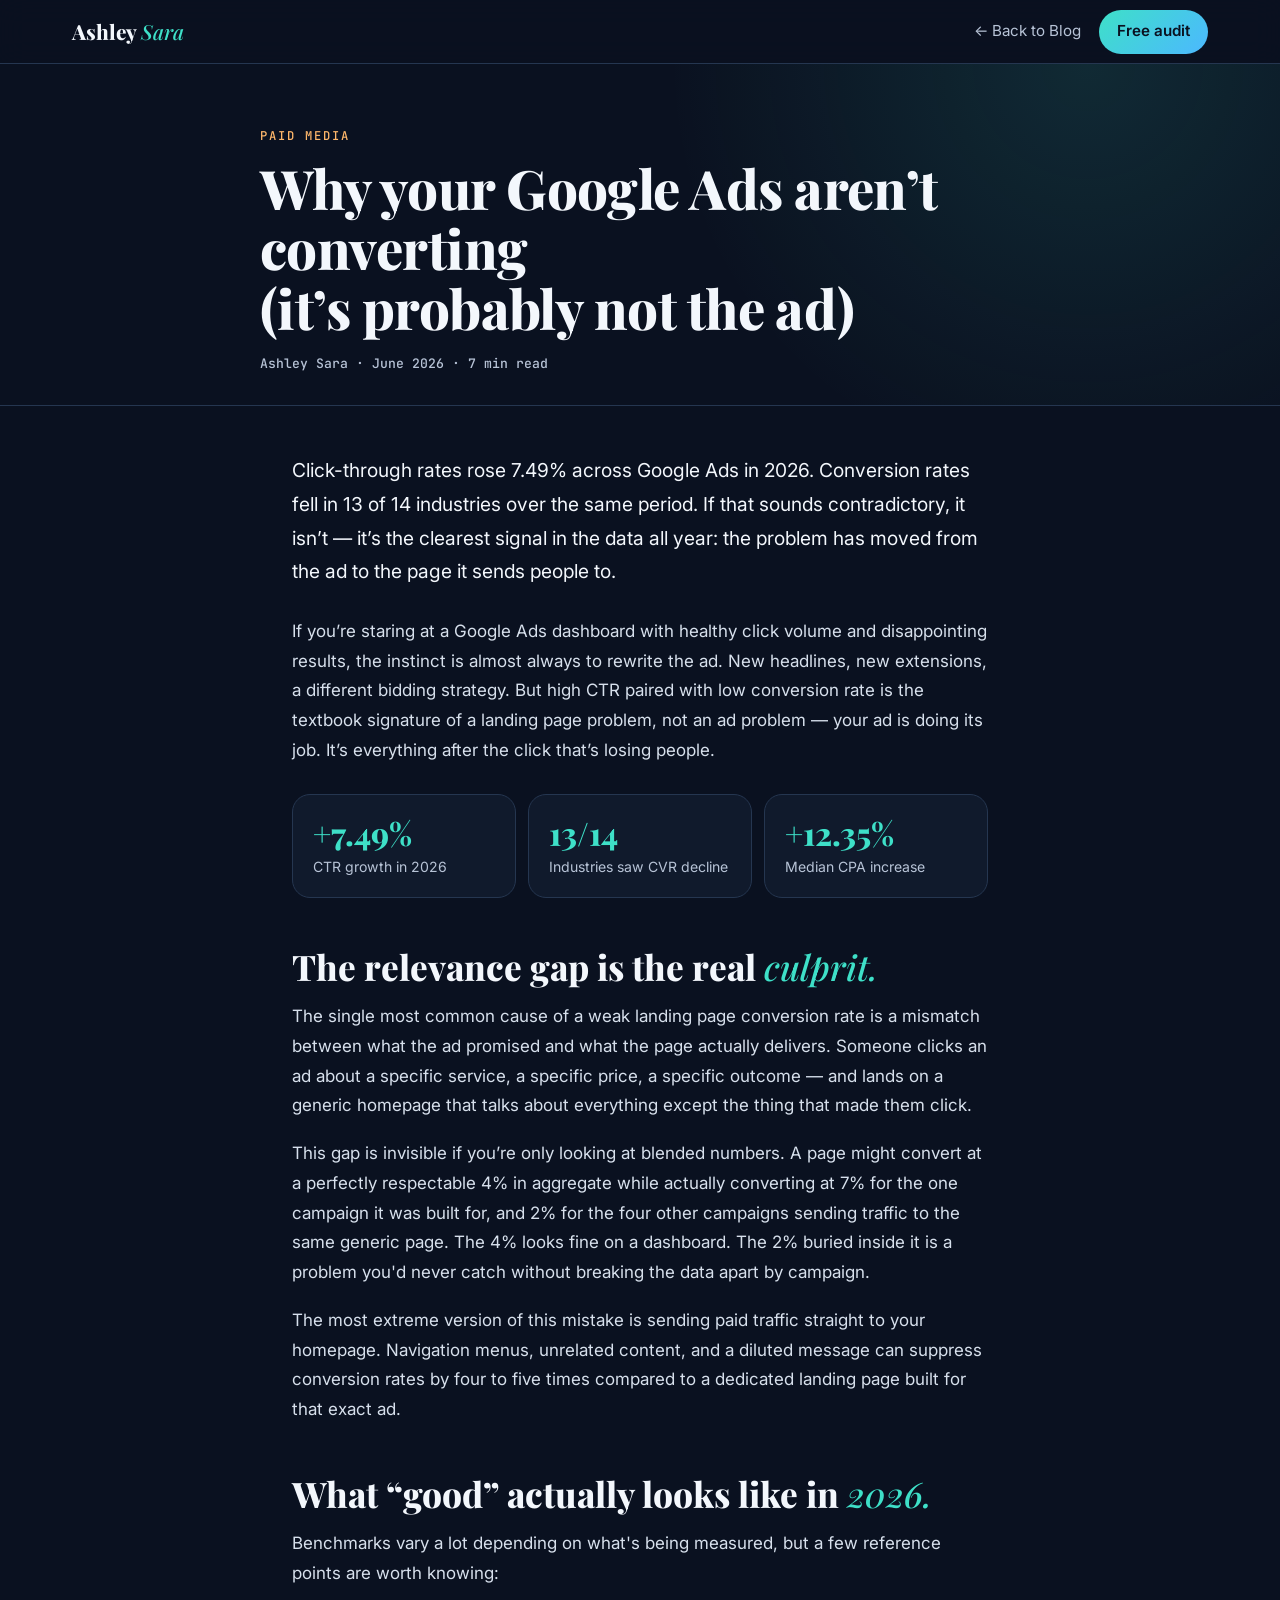
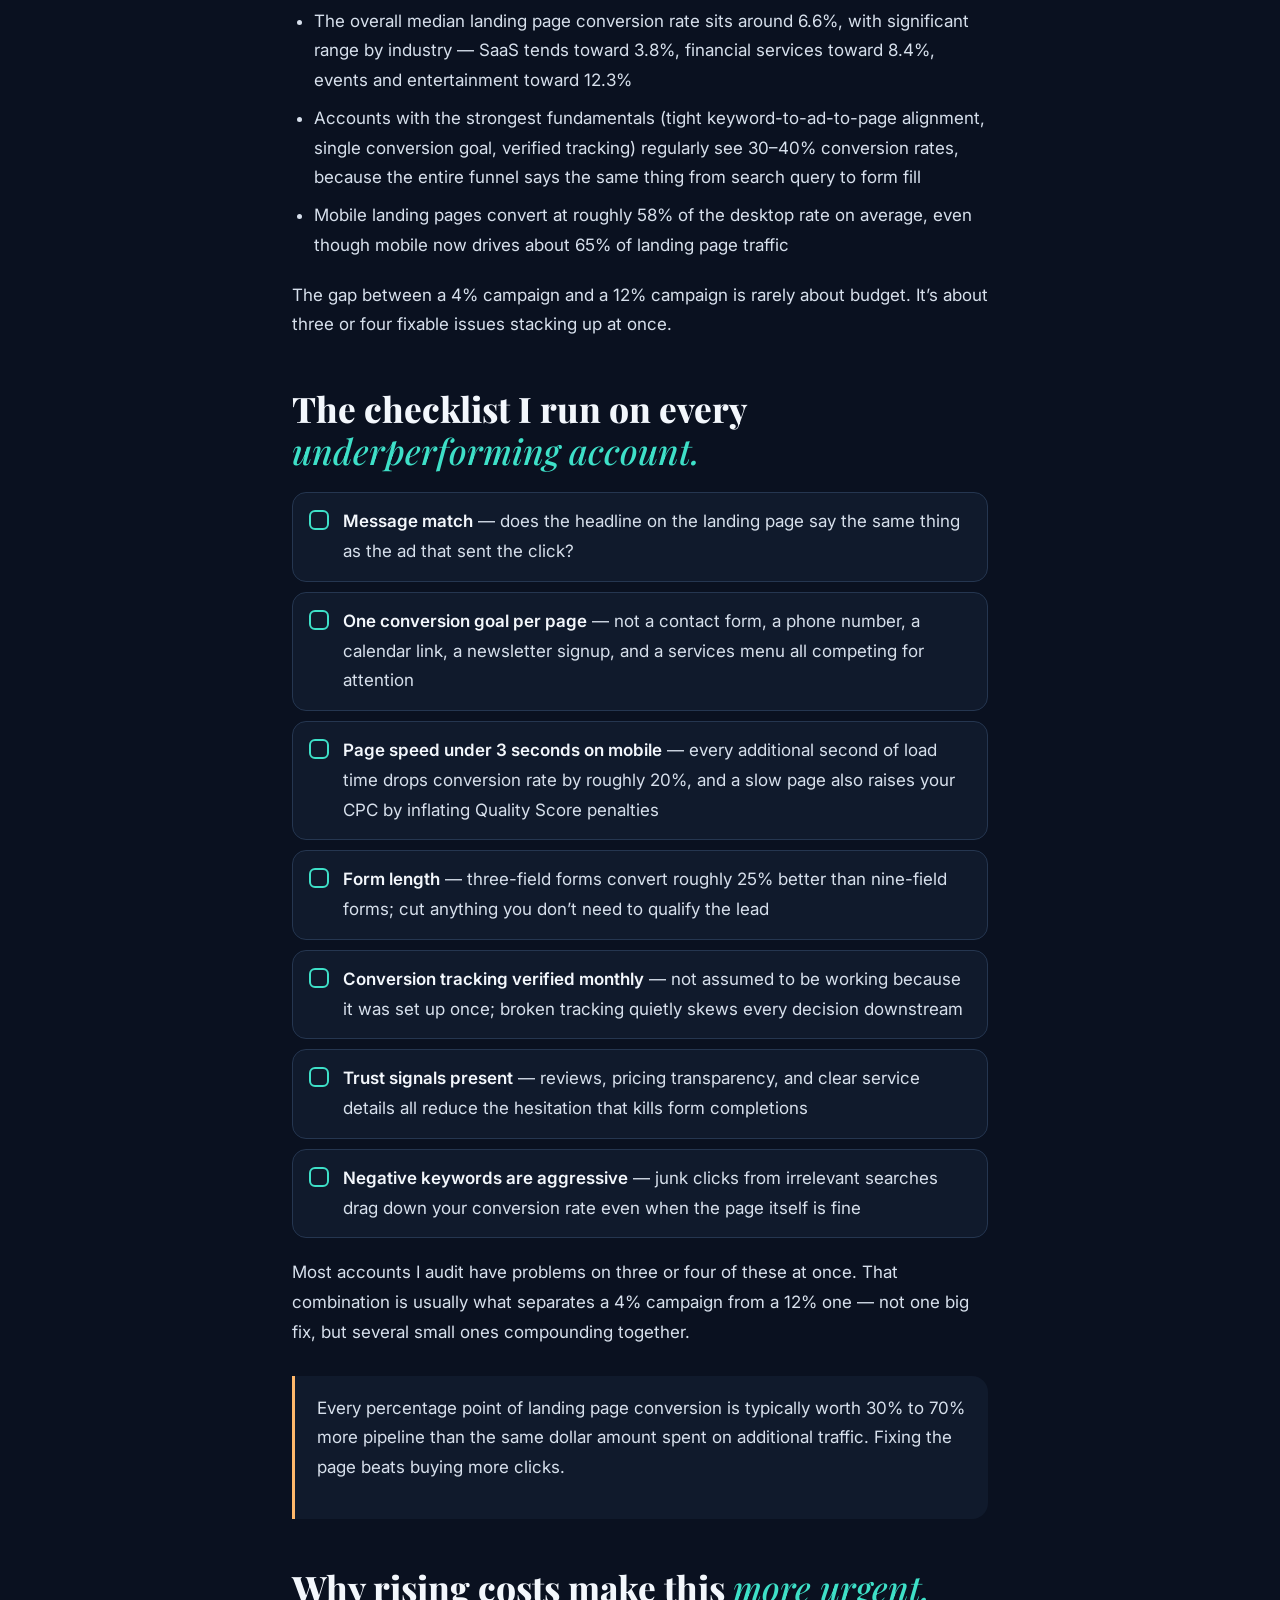
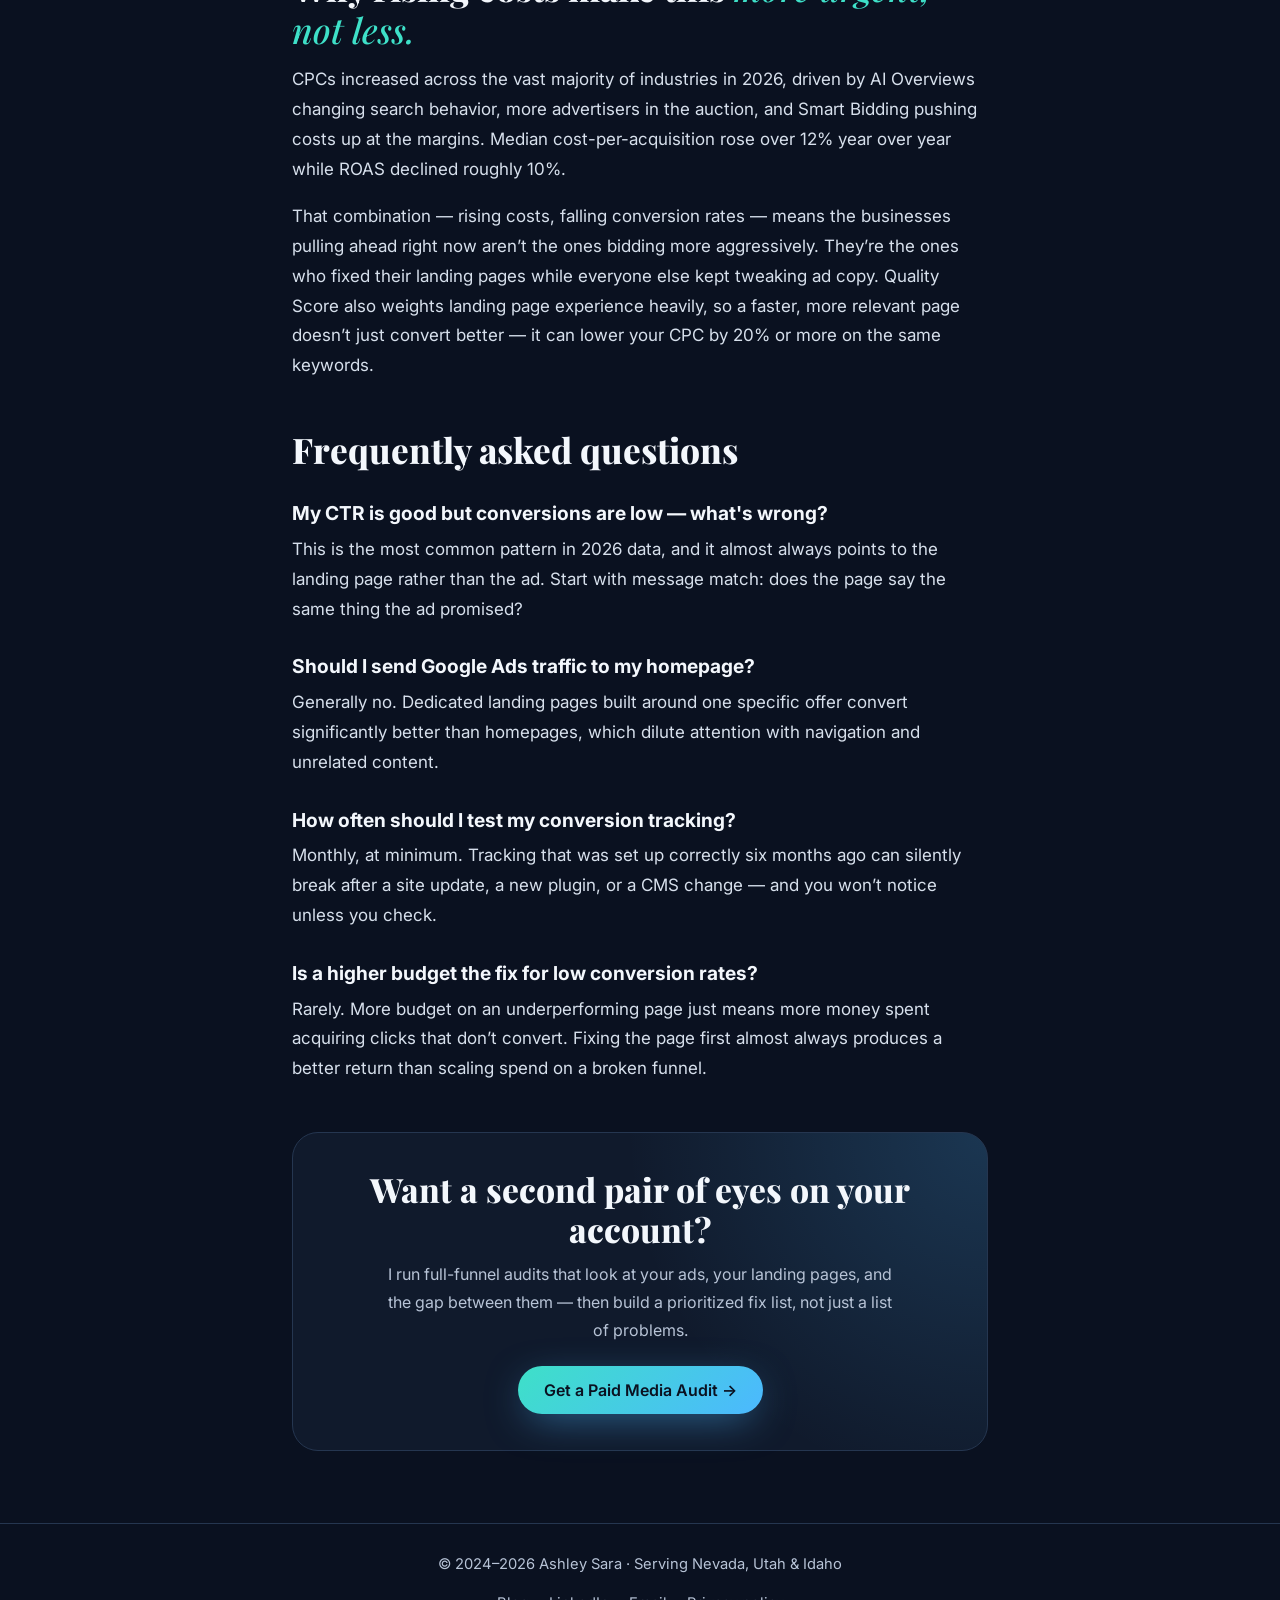
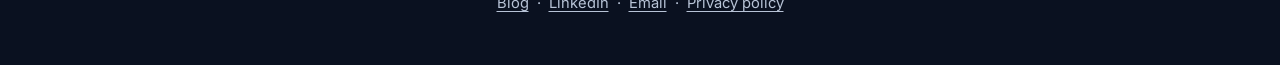
==== commit 30eb6486: "Restyle older posts, case studies, and privacy page to 2026 design - interior.css rewritten: midnigh" ====
--- a/blog-google-ads-not-converting.html
+++ b/blog-google-ads-not-converting.html
@@ -30,11 +30,9 @@
 
 <link rel="preconnect" href="https://fonts.googleapis.com"/>
 <link rel="preconnect" href="https://fonts.gstatic.com" crossorigin/>
-<link href="https://fonts.googleapis.com/css2?family=Italiana&family=Jost:ital,wght@0,300;0,400;0,500;1,300;1,400&family=Pinyon+Script&display=swap" rel="stylesheet"/>
-<meta name="color-scheme" content="light dark"/>
-<script>
-(function(){try{var t=localStorage.getItem('theme');if(t!=='light'&&t!=='dark'){t=window.matchMedia('(prefers-color-scheme: dark)').matches?'dark':'light';}document.documentElement.setAttribute('data-theme',t);}catch(e){document.documentElement.setAttribute('data-theme','light');}})();
-</script>
+<link href="https://fonts.googleapis.com/css2?family=Inter:wght@400;500;600;700&family=JetBrains+Mono:wght@400;500&family=Playfair+Display:ital,wght@0,700;0,800;1,500&display=swap" rel="stylesheet"/>
+<meta name="color-scheme" content="dark"/>
+<meta name="theme-color" content="#0a1120"/>
 <script async src="https://www.googletagmanager.com/gtag/js?id=G-TH5GTVZGSG"></script>
 <script>
   window.dataLayer=window.dataLayer||[];
@@ -42,21 +40,21 @@
   gtag('js',new Date());
   gtag('config','G-TH5GTVZGSG');
 </script>
+<link rel="icon" href="favicon.ico" sizes="any"/>
 <link rel="stylesheet" href="interior.css"/>
 </head>
 <body>
+<a class="skip" href="#main">Skip to main content</a>
 
 <nav>
   <a href="https://ashley-sara.com" class="logo">Ashley <em>Sara</em></a>
   <div class="nav-right">
-  <button class="theme-toggle" onclick="toggleTheme()" aria-label="Switch color theme">
-    <svg class="ic-moon" viewBox="0 0 24 24" aria-hidden="true"><path d="M21 12.8A9 9 0 1 1 11.2 3a7 7 0 0 0 9.8 9.8Z"/></svg>
-    <svg class="ic-sun" viewBox="0 0 24 24" aria-hidden="true"><circle cx="12" cy="12" r="4.2"/><line x1="12" y1="2.5" x2="12" y2="5"/><line x1="12" y1="19" x2="12" y2="21.5"/><line x1="2.5" y1="12" x2="5" y2="12"/><line x1="19" y1="12" x2="21.5" y2="12"/><line x1="5.2" y1="5.2" x2="7" y2="7"/><line x1="17" y1="17" x2="18.8" y2="18.8"/><line x1="17" y1="7" x2="18.8" y2="5.2"/><line x1="5.2" y1="18.8" x2="7" y2="17"/></svg>
-  </button>
   <a href="https://ashley-sara.com/#blog" class="back-link">← Back to Blog</a>
+  <a href="https://calendly.com/ashleysara/30min" class="nav-cta" target="_blank" rel="noopener">Free audit<span class="sr-only"> (opens in new tab)</span></a>
 </div>
 </nav>
 
+<main id="main">
 <div class="post-hero">
   <span class="post-cat">Paid Media</span>
   <h1 class="post-title">Why your Google Ads aren&rsquo;t converting<br>(it&rsquo;s probably not the ad)</h1>
@@ -128,17 +126,12 @@
 
 </article>
 
+</main>
+
 <footer>
-  Ashley Sara &middot; Elko, Nevada &middot; <a href="https://ashley-sara.com" style="color:var(--muted)">ashley-sara.com</a>
+  <p style="margin:0 0 6px">© 2024–2026 Ashley Sara · Serving Nevada, Utah &amp; Idaho</p>
+  <a href="https://ashley-sara.com/#blog">Blog</a> · <a href="https://www.linkedin.com/in/ashley-fekay/" target="_blank" rel="noopener">LinkedIn<span class="sr-only"> (opens in new tab)</span></a> · <a href="mailto:connect@ashley-sara.com">Email</a> · <a href="privacy-policy.html">Privacy policy</a>
 </footer>
 
-<script>
-function toggleTheme(){
-  var cur=document.documentElement.getAttribute('data-theme')==='dark'?'dark':'light';
-  var next=cur==='dark'?'light':'dark';
-  document.documentElement.setAttribute('data-theme',next);
-  try{localStorage.setItem('theme',next);}catch(e){}
-}
-</script>
 </body>
 </html>
--- a/interior.css
+++ b/interior.css
@@ -1,163 +1,144 @@
 /* ============================================================
    ASHLEY SARA — INTERIOR PAGES (blogs, case studies, privacy)
-   Shared stylesheet for the blush editorial design system.
-   Light = cream & blush · Dark = burgundy luxury · Gold accents
+   2026 refresh: midnight navy · turquoise · sky · sunset gold
+   Matches index.html and post.css. Dark-only, WCAG AAA contrast.
    ============================================================ */
 *,*::before,*::after{box-sizing:border-box;margin:0;padding:0}
 :root{
-  --cream:#faf4ee;
-  --blush:#f7e5dd;
-  --blush-deep:#f2d7cc;
-  --peach:#dd9078;
-  --terra:#bd5f41;
-  --terra-deep:#9c4b31;
-  --ink:#211c19;
-  --taupe:#6d6058;
-  --faint:#98897f;
-  --line:#e9d9d0;
-  --card:#ffffff;
-  --card-soft:rgba(255,255,255,.55);
-  --gold:#9c7434;
-  --btn-text:#ffffff;
-  --nav-bg:rgba(250,244,238,.9);
-  --band-contrast:#380f18;
-  --band-contrast-text:#f4dfd8;
-  --display:'Italiana',Georgia,serif;
-  --sans:'Jost',-apple-system,sans-serif;
-  --script:'Pinyon Script',cursive;
-  /* legacy aliases so old inline styles keep working */
-  --parchment:var(--ink);
-  --rose:var(--terra);
-  --muted:var(--taupe);
-  --bourbon:var(--blush-deep);
-  --dusty:var(--peach);
-  --serif:var(--display);
-  --italic:var(--script);
-  color-scheme:light;
-}
-html[data-theme="dark"]{
-  --cream:#171010;
-  --blush:#211416;
-  --blush-deep:#2c1a1c;
-  --peach:#eeb4a4;
-  --terra:#d3a45e;
-  --terra-deep:#e2b878;
-  --ink:#f4dfd8;
-  --taupe:#d9b3ac;
-  --faint:#b58d86;
-  --line:#3e2a2a;
-  --card:#2b1a1c;
-  --card-soft:rgba(255,255,255,.05);
-  --gold:#d3a45e;
-  --btn-text:#1d1210;
-  --nav-bg:rgba(23,16,16,.9);
-  --band-contrast:#0f0a0a;
-  --band-contrast-text:#f4dfd8;
+  --ink-bg:#0a1120; --ink-2:#101a2c; --ink-3:#17243b;
+  --line:#253650;
+  --text:#f3f7fc; --body:#d7e0ec; --mute:#b7c3d6; --note:#93a3bb;
+  --teal:#3ee0c8; --sky:#4cb8ff; --gold:#ffb86b;
+  --display:"Playfair Display",Georgia,serif;
+  --sans:"Inter",system-ui,-apple-system,"Segoe UI",Roboto,sans-serif;
+  --mono:"JetBrains Mono",ui-monospace,SFMono-Regular,Menlo,monospace;
+  /* legacy aliases so inline styles in older pages keep working */
+  --cream:var(--ink-bg); --blush:var(--ink-2); --blush-deep:var(--ink-3);
+  --ink:var(--text); --taupe:var(--mute); --faint:var(--note);
+  --peach:var(--teal); --terra:var(--teal); --terra-deep:var(--sky);
+  --card:var(--ink-2); --card-soft:var(--ink-2);
+  --parchment:var(--text); --rose:var(--teal); --muted:var(--mute);
+  --bourbon:var(--ink-3); --dusty:var(--teal);
+  --serif:var(--display); --italic:var(--display);
+  --btn-text:var(--ink-bg);
   color-scheme:dark;
 }
-html{scroll-behavior:smooth}
-body{font-family:var(--sans);font-size:16.5px;font-weight:300;background:var(--cream);color:var(--ink);line-height:1.75;overflow-x:hidden}
+html{scroll-behavior:smooth;-webkit-text-size-adjust:100%}
+body{font-family:var(--sans);font-size:1.0625rem;font-weight:400;background:var(--ink-bg);color:var(--text);line-height:1.75;overflow-x:hidden}
 img{max-width:100%;height:auto}
-strong{font-weight:500;color:var(--ink)}
-a{color:var(--terra);text-decoration:none;transition:opacity .2s}
-a:hover{opacity:.8}
-::selection{background:var(--peach);color:#fff}
-:focus-visible{outline:2px solid var(--terra);outline-offset:3px;border-radius:2px}
+strong{font-weight:600;color:var(--text)}
+em{color:inherit}
+a{color:var(--teal);text-underline-offset:3px}
+a:hover{color:var(--text)}
+::selection{background:var(--teal);color:var(--ink-bg)}
+:focus-visible{outline:3px solid var(--gold);outline-offset:3px;border-radius:6px}
+.sr-only{position:absolute!important;width:1px;height:1px;padding:0;margin:-1px;overflow:hidden;clip:rect(0,0,0,0);white-space:nowrap;border:0}
+.skip{position:absolute;left:12px;top:-60px;z-index:200;background:var(--teal);color:var(--ink-bg);padding:12px 18px;border-radius:999px;font-weight:700;text-decoration:none}
+.skip:focus{top:12px}
 @media(prefers-reduced-motion:reduce){
   html{scroll-behavior:auto}
   *,*::before,*::after{transition-duration:.01ms!important;animation-duration:.01ms!important}
 }
 
 /* ---------- NAV ---------- */
-nav{display:flex;align-items:center;justify-content:space-between;gap:1rem;padding:1.05rem max(2rem,calc((100vw - 900px)/2));border-bottom:1px solid var(--line);position:sticky;top:0;background:var(--nav-bg);backdrop-filter:blur(12px);-webkit-backdrop-filter:blur(12px);z-index:100}
-.logo{font-family:var(--display);font-size:1.35rem;letter-spacing:.12em;color:var(--ink);text-transform:uppercase;white-space:nowrap}
-.logo em{font-style:normal;color:var(--peach)}
-.logo:hover{opacity:1}
-.nav-right{display:flex;align-items:center;gap:1rem}
-.back-link{font-size:11.5px;letter-spacing:.22em;text-transform:uppercase;color:var(--taupe);font-weight:400;white-space:nowrap}
-.back-link:hover{color:var(--terra);opacity:1}
-.theme-toggle{background:none;border:1px solid var(--line);border-radius:50%;width:36px;height:36px;display:flex;align-items:center;justify-content:center;cursor:pointer;color:var(--ink);transition:border-color .2s,color .2s;flex-shrink:0}
-.theme-toggle:hover{border-color:var(--terra);color:var(--terra)}
-.theme-toggle svg{width:15px;height:15px;fill:none;stroke:currentColor;stroke-width:1.6;stroke-linecap:round;stroke-linejoin:round}
-.theme-toggle .ic-sun{display:none}
-html[data-theme="dark"] .theme-toggle .ic-sun{display:block}
-html[data-theme="dark"] .theme-toggle .ic-moon{display:none}
+nav{display:flex;align-items:center;justify-content:space-between;gap:12px;min-height:64px;padding:0 max(16px,calc((100vw - 1200px)/2 + 32px));border-bottom:1px solid var(--line);position:sticky;top:0;background:rgba(10,17,32,.8);backdrop-filter:blur(14px);-webkit-backdrop-filter:blur(14px);z-index:100}
+.logo{font:800 1.3rem/1 var(--display);color:var(--text);text-decoration:none;white-space:nowrap}
+.logo em{font-style:italic;font-weight:500;color:var(--teal)}
+.logo:hover{color:var(--text)}
+.nav-right{display:flex;align-items:center;gap:6px}
+.back-link{display:inline-flex;align-items:center;min-height:44px;padding:0 12px;font-size:.95rem;color:var(--mute);text-decoration:none;white-space:nowrap;border-radius:999px}
+.back-link:hover{color:var(--teal)}
+.nav-cta{display:inline-flex;align-items:center;min-height:44px;padding:0 18px;border-radius:999px;font-weight:600;font-size:.95rem;text-decoration:none;color:var(--ink-bg);background:linear-gradient(135deg,var(--teal),var(--sky))}
+.nav-cta:hover{color:var(--ink-bg)}
+.theme-toggle{display:none}
+@media(max-width:480px){.back-link{padding:0 6px;font-size:.88rem}}
 
-/* ---------- BLOG POSTS ---------- */
-.post-hero,.page-hero{background:linear-gradient(180deg,var(--blush),var(--cream));padding:4rem max(2rem,calc((100vw - 760px)/2)) 2.6rem;border-bottom:1px solid var(--line)}
-.post-cat,.page-cat{display:inline-block;font-size:10.5px;letter-spacing:.3em;text-transform:uppercase;color:var(--gold);border:1px solid var(--gold);border-radius:999px;padding:.3rem 1rem;margin-bottom:1.4rem;font-weight:400}
-.post-title,.page-title{font-family:var(--display);font-size:clamp(2rem,5vw,3.2rem);line-height:1.12;color:var(--ink);letter-spacing:.01em;margin-bottom:1rem;font-weight:400}
-.post-meta,.page-meta{font-size:11px;letter-spacing:.24em;text-transform:uppercase;color:var(--faint)}
-.post-body,.page-body{max-width:760px;margin:0 auto;padding:3rem 2rem 4.5rem}
-.post-body .lede{font-size:1.2rem;color:var(--taupe);line-height:1.85;margin-bottom:2rem;font-weight:300}
-.post-body h2,.page-body h2{font-family:var(--display);font-size:1.8rem;color:var(--ink);margin:2.6rem 0 1rem;line-height:1.25;font-weight:400}
-.post-body h3,.page-body h3{font-family:var(--display);font-size:1.35rem;color:var(--ink);margin:2rem 0 .8rem;line-height:1.3;font-weight:400}
-.post-body p,.page-body p{margin-bottom:1.2rem;color:var(--taupe)}
-.post-body ul,.post-body ol,.page-body ul,.page-body ol{margin:0 0 1.4rem 1.4rem;color:var(--taupe)}
-.post-body li,.page-body li{margin-bottom:.5rem}
+/* ---------- BLOG POSTS & PAGES ---------- */
+.post-hero,.page-hero{padding:56px max(16px,calc((100vw - 760px)/2)) 32px;border-bottom:1px solid var(--line);background:radial-gradient(700px circle at 85% 0%,rgba(62,224,200,.12),transparent 60%),var(--ink-bg)}
+.post-cat,.page-cat{display:inline-block;font:500 .76rem/1 var(--mono);letter-spacing:.16em;text-transform:uppercase;color:var(--gold);margin-bottom:16px}
+.post-title,.page-title{font:800 clamp(2.1rem,6.5vw,3.4rem)/1.1 var(--display);color:var(--text);letter-spacing:-.01em;margin-bottom:16px}
+.post-title em,.page-title em{font-style:italic;font-weight:500;color:var(--teal)}
+.post-meta,.page-meta{font:500 .82rem/1.5 var(--mono);color:var(--mute)}
+.post-body,.page-body{max-width:760px;margin:0 auto;padding:40px 16px 64px}
+@media(min-width:768px){.post-body,.page-body{padding:48px 32px 72px}}
+.post-body .lede{font-size:1.2rem;color:var(--text);line-height:1.75;margin-bottom:28px}
+.post-body h2,.page-body h2{font:800 clamp(1.6rem,4.5vw,2.2rem)/1.2 var(--display);color:var(--text);margin:48px 0 14px}
+.post-body h2 em,.page-body h2 em{font-style:italic;font-weight:500;color:var(--teal)}
+.post-body h3,.page-body h3{font:700 1.2rem/1.35 var(--sans);color:var(--text);margin:30px 0 8px}
+.post-body p,.page-body p{margin-bottom:18px;color:var(--body)}
+.post-body ul,.post-body ol,.page-body ul,.page-body ol{margin:0 0 20px 1.3em;color:var(--body)}
+.post-body li,.page-body li{margin-bottom:8px}
 
 /* callouts, stats, checklists */
-.callout-box{border-left:3px solid var(--gold);background:var(--card-soft);border-radius:0 4px 4px 0;padding:1.3rem 1.5rem;margin:1.8rem 0;color:var(--taupe)}
-.callout-box strong{color:var(--ink)}
-.stat-callout{display:grid;grid-template-columns:repeat(auto-fit,minmax(140px,1fr));gap:1rem;margin:2rem 0}
-.stat-box{border:1px solid var(--line);background:var(--card);border-radius:4px;padding:1.3rem 1.1rem;text-align:center}
-.stat-box-n{font-family:var(--display);font-size:1.9rem;color:var(--terra);line-height:1}
-.stat-box-l{font-size:10px;letter-spacing:.18em;text-transform:uppercase;color:var(--faint);margin-top:.5rem;line-height:1.5}
-.checklist{list-style:none;margin:1.6rem 0!important;padding:0}
-.checklist-item{display:flex;gap:.8rem;align-items:flex-start;padding:.55rem 0;border-bottom:1px solid var(--line);margin:0!important}
-.check-dot{color:var(--gold);flex-shrink:0;font-size:.8rem;line-height:1.9}
+.callout-box{border-left:3px solid var(--gold);background:var(--ink-2);border-radius:0 16px 16px 0;padding:18px 22px;margin:28px 0;color:var(--body)}
+.callout-box strong{color:var(--text)}
+.stat-callout{display:grid;grid-template-columns:repeat(auto-fit,minmax(170px,1fr));gap:12px;margin:28px 0}
+.stat-box{border:1px solid var(--line);background:var(--ink-2);border-radius:18px;padding:20px}
+.stat-box-n{font:800 2rem/1.1 var(--display);color:var(--teal)}
+.stat-box-l{font-size:.88rem;color:var(--mute);margin-top:6px;line-height:1.5}
+.post-body .stat-box-n,.post-body .stat-box-l{margin-bottom:0}
+.post-body .stat-box-n{color:var(--teal)}
+.post-body .stat-box-l{color:var(--mute)}
+.checklist{list-style:none;margin:20px 0!important;padding:0}
+.checklist-item{display:flex;gap:14px;align-items:flex-start;padding:14px 16px;border:1px solid var(--line);border-radius:14px;margin:0 0 10px!important;background:var(--ink-2);color:var(--body)}
+.check-dot{flex:none;width:20px;height:20px;margin-top:3px;border-radius:6px;border:2px solid var(--teal)}
 
 /* CTA box */
-.cta-box{background:linear-gradient(180deg,var(--blush),var(--blush-deep));border-radius:6px;padding:2.6rem 2.2rem;text-align:center;margin:3rem 0 0}
-.cta-box .cta-title,.cs-cta-title{font-family:var(--display);font-size:1.9rem;color:var(--ink);letter-spacing:.04em;margin-bottom:.5rem;font-weight:400}
-.cta-box .cta-sub,.cs-cta-sub{color:var(--taupe);font-size:1rem;margin-bottom:1.6rem}
-.btn-fill{display:inline-block;background:var(--terra);color:var(--btn-text);border:1px solid var(--terra);padding:.85rem 2.2rem;font-family:var(--sans);font-size:12px;letter-spacing:.26em;text-transform:uppercase;font-weight:400;cursor:pointer;border-radius:2px;transition:background .25s,transform .25s}
-.btn-fill:hover{background:var(--terra-deep);border-color:var(--terra-deep);transform:translateY(-1px);opacity:1}
+.cta-box,.cs-cta{text-align:center;border-radius:26px;padding:36px 24px;margin:48px 0 0;border:1px solid var(--line);background:radial-gradient(600px circle at 100% 0%,rgba(76,184,255,.18),transparent 60%),var(--ink-2)}
+.cta-box h3,.cta-box .cta-title,.cs-cta-title{font:800 clamp(1.6rem,4.5vw,2.1rem)/1.2 var(--display);color:var(--text);margin:0 0 10px}
+.cta-box p,.cta-box .cta-sub,.cs-cta-sub{color:var(--mute);font-size:1rem;max-width:52ch;margin:0 auto 22px}
+.btn-fill{display:inline-flex;align-items:center;justify-content:center;min-height:48px;padding:14px 26px;border-radius:999px;font:600 1rem/1 var(--sans);text-decoration:none;cursor:pointer;color:var(--ink-bg)!important;background:linear-gradient(135deg,var(--teal),var(--sky));border:0;box-shadow:0 10px 40px -10px rgba(76,184,255,.6);transition:transform .2s}
+.btn-fill:hover{transform:translateY(-2px)}
 
 /* ---------- CASE STUDIES ---------- */
-.cs-hero{background:linear-gradient(180deg,var(--blush),var(--cream));padding:4rem max(2rem,calc((100vw - 860px)/2)) 2.8rem;border-bottom:1px solid var(--line);position:relative;overflow:hidden}
+.cs-hero{padding:56px max(16px,calc((100vw - 860px)/2)) 36px;border-bottom:1px solid var(--line);position:relative;overflow:hidden;background:radial-gradient(800px circle at 90% 0%,rgba(62,224,200,.14),transparent 60%),radial-gradient(600px circle at 0% 100%,rgba(76,184,255,.08),transparent 60%),var(--ink-bg)}
 .cs-hero > *{position:relative;z-index:1}
-.cs-eyebrow{font-size:11px;letter-spacing:.32em;text-transform:uppercase;color:var(--gold);margin-bottom:1.1rem;font-weight:400}
-.cs-title{font-family:var(--display);font-size:clamp(2.3rem,6vw,3.8rem);line-height:1.05;color:var(--ink);letter-spacing:.02em;text-transform:uppercase;margin-bottom:.8rem;font-weight:400}
-.cs-subtitle{font-size:1.1rem;color:var(--taupe);max-width:620px;line-height:1.8}
-.cs-meta{display:flex;gap:2.6rem;flex-wrap:wrap;margin-top:2rem;padding-top:1.6rem;border-top:1px solid var(--line)}
-.cs-meta-label{font-size:10px;letter-spacing:.24em;text-transform:uppercase;color:var(--faint)}
-.cs-meta-val{font-size:.95rem;color:var(--ink);margin-top:.25rem}
-.cs-body{max-width:860px;margin:0 auto;padding:3rem 2rem 4.5rem}
-.cs-section{margin-bottom:3.2rem}
-.cs-section-tag{font-size:10.5px;letter-spacing:.32em;text-transform:uppercase;color:var(--gold);margin-bottom:.5rem;font-weight:400}
-.cs-section-title{font-family:var(--display);font-size:1.9rem;color:var(--ink);margin-bottom:1.1rem;line-height:1.2;font-weight:400}
-.cs-p{color:var(--taupe);margin-bottom:1.2rem;max-width:720px}
-.cs-stats{display:grid;grid-template-columns:repeat(auto-fit,minmax(150px,1fr));gap:1rem;margin:1.8rem 0}
-.cs-stat{border:1px solid var(--line);background:var(--card);border-radius:4px;padding:1.4rem 1.2rem;text-align:center}
-.cs-stat-n{font-family:var(--display);font-size:2rem;color:var(--terra);line-height:1}
-.cs-stat-l{font-size:10px;letter-spacing:.16em;text-transform:uppercase;color:var(--faint);margin-top:.5rem;line-height:1.5}
-.cs-quote{border-left:3px solid var(--gold);padding:1.2rem 0 1.2rem 1.8rem;margin:2.2rem 0}
-.cs-quote-text{font-family:var(--display);font-size:1.35rem;font-style:italic;color:var(--ink);line-height:1.5;margin-bottom:.7rem}
-.cs-quote-attr{font-size:11px;letter-spacing:.22em;text-transform:uppercase;color:var(--faint)}
-.cs-cta{background:linear-gradient(180deg,var(--blush),var(--blush-deep));border-radius:6px;padding:2.8rem 2.2rem;text-align:center;margin-top:1rem}
-.tactics-grid{display:grid;grid-template-columns:repeat(auto-fit,minmax(230px,1fr));gap:1.1rem;margin:1.8rem 0}
-.tactic-card{border:1px solid var(--line);background:var(--card-soft);border-radius:4px;padding:1.4rem 1.3rem;transition:background .25s,border-color .25s,transform .25s}
-.tactic-card:hover{background:var(--card);border-color:var(--peach);transform:translateY(-2px)}
-.tactic-num{font-family:var(--display);font-size:1.5rem;color:var(--gold);line-height:1;margin-bottom:.5rem}
-.tactic-title{font-size:12px;letter-spacing:.18em;text-transform:uppercase;color:var(--ink);margin-bottom:.45rem;font-weight:400}
-.tactic-desc{font-size:.9rem;color:var(--taupe);line-height:1.7}
-.results-list{list-style:none;margin:1.4rem 0;padding:0}
-.results-list li{display:flex;gap:.8rem;align-items:flex-start;padding:.55rem 0;border-bottom:1px solid var(--line);color:var(--taupe)}
-.result-dot{color:var(--gold);flex-shrink:0;font-size:.8rem;line-height:1.9}
-.lightbox-caption{font-size:10.5px;letter-spacing:.2em;text-transform:uppercase;color:var(--faint);margin:.5rem 0 1.6rem}
-.lightbox-overlay{position:fixed;inset:0;background:rgba(23,16,16,.92);z-index:999;display:none;align-items:center;justify-content:center;padding:1.5rem;cursor:zoom-out}
+.cs-eyebrow{font:500 .76rem/1.6 var(--mono);letter-spacing:.14em;text-transform:uppercase;color:var(--gold);margin-bottom:14px}
+.cs-title{font:800 clamp(2.2rem,7vw,3.8rem)/1.06 var(--display);color:var(--text);letter-spacing:-.01em;margin-bottom:16px}
+.cs-title em{font-style:italic;font-weight:500;color:var(--teal)}
+.cs-subtitle{font-size:1.1rem;color:var(--mute);max-width:640px;line-height:1.75}
+.cs-meta{display:grid;grid-template-columns:repeat(auto-fit,minmax(170px,1fr));gap:16px 28px;margin-top:28px;padding-top:22px;border-top:1px solid var(--line)}
+.cs-meta-label{font:500 .72rem/1.4 var(--mono);letter-spacing:.12em;text-transform:uppercase;color:var(--note)}
+.cs-meta-val{font-size:.97rem;color:var(--text);margin-top:4px}
+.cs-body{max-width:860px;margin:0 auto;padding:40px 16px 64px}
+@media(min-width:768px){.cs-body{padding:48px 32px 72px}}
+.cs-section{margin-bottom:52px}
+.cs-section-tag{font:500 .76rem/1 var(--mono);letter-spacing:.16em;text-transform:uppercase;color:var(--gold);margin-bottom:10px}
+.cs-section-title{font:800 clamp(1.6rem,4.5vw,2.2rem)/1.2 var(--display);color:var(--text);margin-bottom:16px}
+.cs-section-title em{font-style:italic;font-weight:500;color:var(--teal)}
+.cs-p{color:var(--body);margin-bottom:18px;max-width:720px}
+.cs-stats{display:grid;grid-template-columns:repeat(2,1fr);gap:12px;margin:0 0 52px}
+@media(min-width:768px){.cs-stats{grid-template-columns:repeat(3,1fr)}}
+.cs-stat{border:1px solid var(--line);background:var(--ink-2);border-radius:18px;padding:20px 18px}
+.cs-stat-n{font:800 clamp(1.6rem,5vw,2.2rem)/1.1 var(--display);color:var(--teal)}
+.cs-stat-l{font-size:.85rem;color:var(--mute);margin-top:6px;line-height:1.45}
+.cs-quote{border-left:3px solid var(--gold);background:var(--ink-2);border-radius:0 18px 18px 0;padding:22px 24px;margin:32px 0}
+.cs-quote-text{font:italic 500 1.3rem/1.5 var(--display);color:var(--text);margin-bottom:10px}
+.cs-quote-attr{font:500 .78rem/1.4 var(--mono);letter-spacing:.08em;text-transform:uppercase;color:var(--mute)}
+.tactics-grid{display:grid;grid-template-columns:1fr;gap:12px;margin:24px 0}
+@media(min-width:640px){.tactics-grid{grid-template-columns:1fr 1fr}}
+.tactic-card{border:1px solid var(--line);background:var(--ink-2);border-radius:18px;padding:20px;transition:border-color .25s,transform .25s}
+.tactic-card:hover{border-color:var(--teal);transform:translateY(-2px)}
+.tactic-num{font:500 .74rem/1 var(--mono);letter-spacing:.12em;text-transform:uppercase;color:var(--gold);margin-bottom:10px}
+.tactic-title{font:700 1.15rem/1.3 var(--display);color:var(--text);margin-bottom:6px}
+.tactic-desc{font-size:.95rem;color:var(--mute);line-height:1.65}
+.results-list{list-style:none;margin:20px 0;padding:0}
+.results-list li{display:flex;gap:12px;align-items:flex-start;padding:12px 0;border-bottom:1px solid var(--line);color:var(--body)}
+.result-dot{color:var(--teal);flex-shrink:0;line-height:1.75}
+.services-strip{display:flex;flex-wrap:wrap;gap:8px;margin:18px 0}
+.service-tag{font:500 .8rem/1 var(--mono);padding:10px 14px;border-radius:999px;border:1px solid var(--line);color:var(--mute)}
+.lightbox-img{cursor:zoom-in;border-radius:12px}
+.lightbox-caption{font:500 .74rem/1.4 var(--mono);letter-spacing:.08em;text-transform:uppercase;color:var(--note);margin:8px 0 24px}
+.lightbox-overlay{position:fixed;inset:0;background:rgba(4,8,16,.94);z-index:999;display:none;align-items:center;justify-content:center;padding:24px;cursor:zoom-out}
 .lightbox-overlay.active{display:flex}
-.lightbox-overlay img{max-width:100%;max-height:90vh;border-radius:4px}
-.lightbox-close{position:absolute;top:1rem;right:1.2rem;background:none;border:none;color:#f4dfd8;font-size:2rem;cursor:pointer;line-height:1;padding:.5rem}
+.lightbox-overlay img{max-width:100%;max-height:90vh;border-radius:12px}
+.lightbox-close{position:absolute;top:16px;right:16px;width:48px;height:48px;border-radius:50%;background:var(--ink-2);border:1px solid var(--line);color:var(--text);font-size:1.6rem;cursor:pointer;line-height:1}
 
 /* ---------- FOOTER ---------- */
-footer{background:var(--band-contrast);color:#c79f95;padding:2rem max(2rem,calc((100vw - 900px)/2));text-align:center;font-size:.9rem;letter-spacing:.04em}
-footer a{color:#ecd0c6!important}
-footer a:hover{color:var(--gold)!important;opacity:1}
+footer{border-top:1px solid var(--line);color:var(--mute);padding:28px max(16px,calc((100vw - 1200px)/2 + 32px)) 40px;font-size:.92rem;text-align:center}
+footer a{color:var(--mute)!important;display:inline-block;padding:8px 4px}
+footer a:hover{color:var(--teal)!important}
 
 @media(max-width:640px){
-  .post-body,.page-body,.cs-body{padding:2.2rem 1.4rem 3.5rem}
-  .post-hero,.page-hero,.cs-hero{padding-top:2.8rem;padding-bottom:2rem}
-  .cs-meta{gap:1.4rem}
+  .post-hero,.page-hero,.cs-hero{padding-top:40px;padding-bottom:28px}
 }
